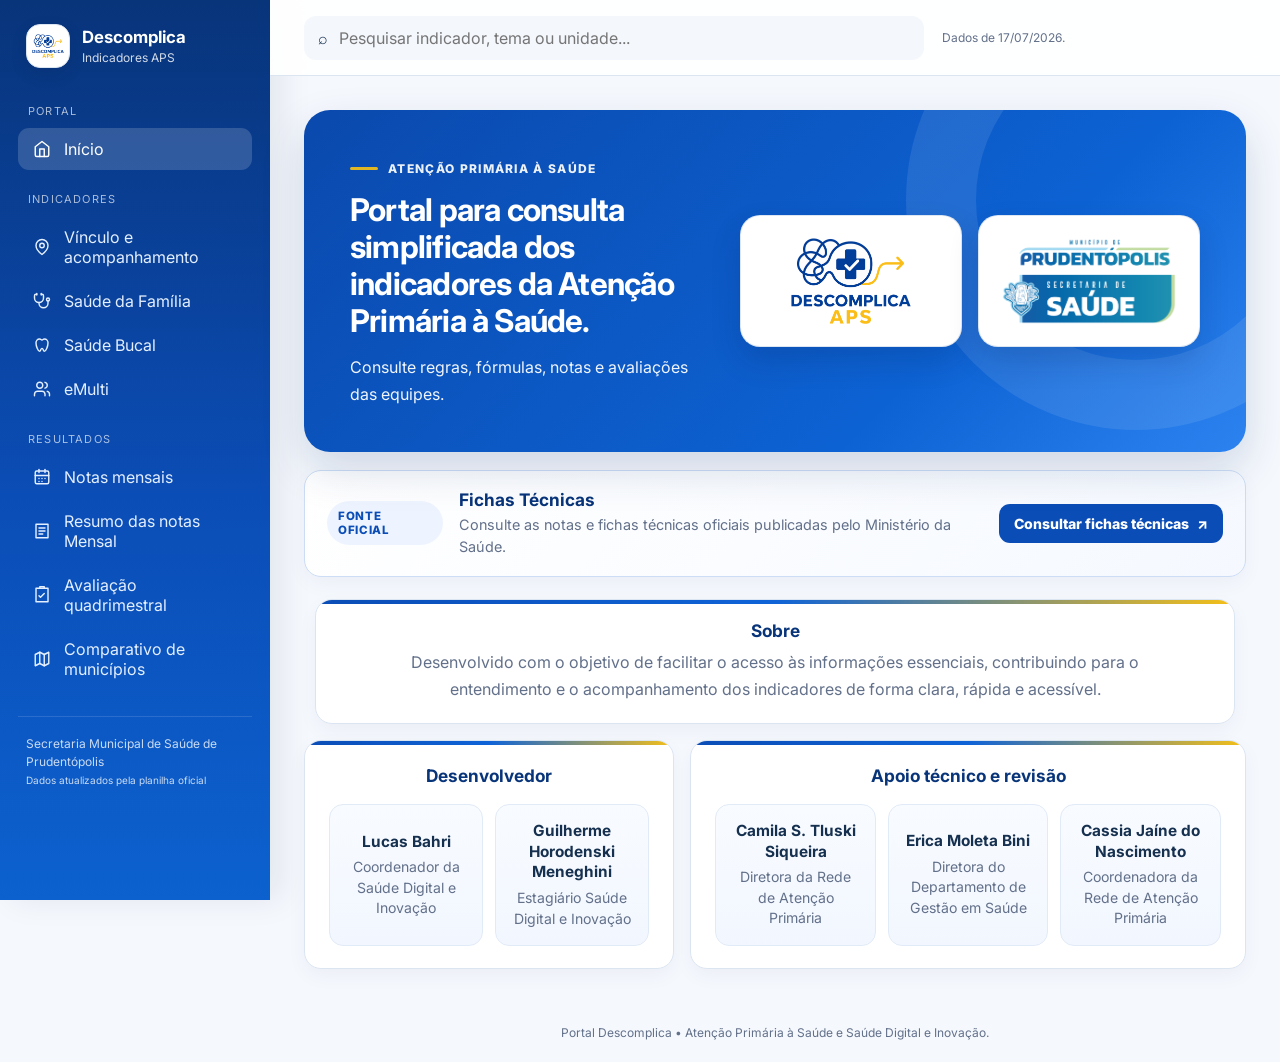
==== index.html @ ef4c8443 "Update index.html" ====
<!doctype html>
<html lang="pt-BR">
<head>
  <meta charset="utf-8" />
  <meta name="viewport" content="width=device-width, initial-scale=1" />
  <meta name="theme-color" content="#0b4db6" />
  <meta name="description" content="Portal Descomplica — consulta simplificada dos indicadores da Atenção Primária à Saúde." />
  <title>Portal Descomplica | Indicadores APS</title>
  <link rel="preconnect" href="https://fonts.googleapis.com">
  <link rel="preconnect" href="https://fonts.gstatic.com" crossorigin>
  <link href="https://fonts.googleapis.com/css2?family=Inter:wght@400;500;600;700;800&display=swap" rel="stylesheet">
  <link rel="stylesheet" href="assets/styles.css?v=20260722-sem-classificacao" />

<!-- Google tag (gtag.js) -->
<script async src="https://www.googletagmanager.com/gtag/js?id=G-XSY2FYSZ9L"></script>

<script>
  window.dataLayer = window.dataLayer || [];

  function gtag() {
    dataLayer.push(arguments);
  }

  gtag('js', new Date());
  gtag('config', 'G-XSY2FYSZ9L');
</script>
  
</head>
<body>
  <div class="app-shell">
    <aside class="sidebar" id="sidebar">
      <div class="brand">
        <div class="brand-mark">
          <img src="assets/logo-descomplica.png" alt="Logo Descomplica APS" />
        </div>
        <div>
          <strong>Descomplica</strong>
          <span>Indicadores APS</span>
        </div>
      </div>
      <nav id="mainNav" aria-label="Navegação principal"></nav>
      <div class="sidebar-footer">Secretaria Municipal de Saúde de Prudentópolis<br><small>Dados atualizados pela planilha oficial</small></div>
    </aside>

    <div class="main-wrap">
      <header class="topbar">
        <button class="icon-button mobile-only" id="menuButton" aria-label="Abrir menu">☰</button>
        <div class="search-wrap">
          <span>⌕</span>
          <input id="globalSearch" type="search" placeholder="Pesquisar indicador, tema ou unidade..." />
        </div>
        <div class="updated" id="updatedAt">Carregando dados...</div>
      </header>

      <main id="app" tabindex="-1"></main>
      <footer>Portal Descomplica • Atenção Primária à Saúde e Saúde Digital e Inovação.</footer>
    </div>
  </div>

  <div class="toast" id="toast" role="status"></div>
  <script src="config.js"></script>
  <script src="data/portal-data.js"></script>
  <script src="assets/app.js?v=20260722-sem-classificacao"></script>
</body>
</html>
---- assets/styles.css ----
:root{
  --primary:#0b4db6;
  --primary-2:#0f63d7;
  --primary-dark:#08347a;
  --secondary:#f4bf18;
  --secondary-soft:#fff3cb;
  --tint:#eef4ff;
  --ink:#16304f;
  --muted:#62708a;
  --line:#dbe5f2;
  --bg:#f5f8fd;
  --card:#ffffff;
  --red:#fde8e8;
  --orange:#fff0df;
  --yellow:#fff7d6;
  --green:#e6f7ef;
  --shadow:0 12px 32px rgba(15,49,104,.10);
}
*{box-sizing:border-box}
html{scroll-behavior:smooth}
body{margin:0;font-family:Inter,system-ui,sans-serif;background:var(--bg);color:var(--ink)}
button,input{font:inherit}
.app-shell{display:grid;grid-template-columns:270px 1fr;min-height:100vh}
.sidebar{background:linear-gradient(180deg,#08347a 0%, #0b4db6 55%, #0c61cf 100%);color:#fff;padding:24px 18px;position:sticky;top:0;height:100vh;overflow:auto;box-shadow:12px 0 30px rgba(6,28,65,.08)}
.brand{display:flex;align-items:center;gap:12px;padding:0 8px 24px}
.brand-mark{width:44px;height:44px;border-radius:14px;display:grid;place-items:center;background:#ffffff;padding:5px;flex-shrink:0;border:1px solid #dbe5f2;box-shadow:0 6px 16px rgba(4,26,69,.14)}
.brand-mark img{width:100%;height:100%;object-fit:contain}
.brand strong,.brand span{display:block}
.brand strong{font-size:1.05rem}
.brand span{font-size:12px;opacity:.82;margin-top:3px}
.nav-group{margin:12px 0 22px}
.nav-label{font-size:11px;text-transform:uppercase;letter-spacing:.11em;opacity:.65;padding:0 10px 8px}
.nav-link{display:flex;align-items:center;gap:10px;width:100%;border:0;color:#e4efff;background:transparent;padding:11px 12px;border-radius:11px;text-align:left;cursor:pointer;margin:2px 0;transition:.2s}
.nav-link:hover,.nav-link.active{background:rgba(255,255,255,.16);color:#fff}
.nav-icon{width:24px;min-width:24px;display:grid;place-items:center}.nav-icon svg{width:18px;height:18px;fill:none;stroke:currentColor;stroke-width:1.9;stroke-linecap:round;stroke-linejoin:round}
.sidebar-footer{font-size:12px;line-height:1.5;opacity:.78;border-top:1px solid rgba(255,255,255,.16);padding:18px 8px 0;margin-top:26px}
.main-wrap{min-width:0}
.topbar{height:76px;background:rgba(255,255,255,.9);backdrop-filter:blur(12px);border-bottom:1px solid var(--line);display:flex;align-items:center;gap:18px;padding:0 34px;position:sticky;top:0;z-index:10}
.search-wrap{max-width:620px;flex:1;display:flex;align-items:center;gap:9px;background:#f4f7fc;border:1px solid transparent;padding:10px 13px;border-radius:12px}
.search-wrap:focus-within{border-color:#93b7f3;background:#fff;box-shadow:0 0 0 4px rgba(11,77,182,.08)}
.search-wrap input{width:100%;border:0;outline:0;background:transparent;color:var(--ink)}
.updated{font-size:12px;color:var(--muted);white-space:nowrap}
.icon-button{border:0;background:transparent;font-size:22px;cursor:pointer;color:var(--primary-dark)}
.mobile-only{display:none}
main{max-width:1440px;margin:0 auto;padding:34px}
.hero{background:linear-gradient(135deg,#0a49ad 0%,#0d62d3 68%,#2c83f0 100%);color:#fff;border-radius:26px;padding:44px 46px;position:relative;overflow:hidden;box-shadow:0 18px 44px rgba(15,49,104,.16)}
.hero:after{content:"";position:absolute;width:320px;height:320px;border:70px solid rgba(255,255,255,.09);border-radius:50%;right:-120px;top:-140px}
.hero-grid{display:grid;grid-template-columns:minmax(0,1.08fr) minmax(460px,.92fr);gap:42px;align-items:center;position:relative;z-index:1}
.eyebrow{font-size:12px;font-weight:700;letter-spacing:.1em;text-transform:uppercase;opacity:.82}.hero .eyebrow{display:inline-flex;align-items:center;gap:10px;font-weight:800;letter-spacing:.11em;opacity:.92}.hero .eyebrow:before{content:"";width:28px;height:3px;border-radius:99px;background:var(--secondary)}
.hero-copy{max-width:650px;text-align:left}.hero h1{font-size:clamp(24px,2.45vw,34px);line-height:1.18;letter-spacing:-.025em;margin:16px 0 14px;max-width:650px;text-wrap:balance}.hero p{max-width:610px;line-height:1.7;opacity:.94;font-size:16px;margin:0}

.hero-actions{display:flex;gap:10px;flex-wrap:wrap;margin-top:22px}
.button{border:0;border-radius:11px;padding:11px 16px;font-weight:700;cursor:pointer;transition:.2s}
.button.primary{background:#fff;color:var(--primary)}
.button.secondary{background:rgba(255,255,255,.13);color:#fff;border:1px solid rgba(255,255,255,.22)}
.button:hover{transform:translateY(-1px)}
.hero-logos{display:grid;grid-template-columns:1fr 1fr;gap:16px;align-items:stretch;justify-content:end}
.hero-logo-card{background:#fff;padding:20px 22px;border-radius:20px;box-shadow:0 14px 30px rgba(4,26,69,.16);display:flex;align-items:center;justify-content:center;border:1px solid rgba(219,229,242,.95)}
.hero-logo-card.equal-card{width:100%;min-height:132px}
.hero-logo-card img{display:block;max-width:100%;height:auto;object-fit:contain}
.logo-descomplica-hero{max-height:88px;width:auto}
.logo-prefeitura-hero{max-height:88px;width:auto}
.section{margin-top:30px}
.section-head{display:flex;align-items:end;justify-content:space-between;gap:16px;margin-bottom:15px}
.section-head h2{margin:0;font-size:23px}
.section-head p{margin:5px 0 0;color:var(--muted)}
.grid{display:grid;gap:16px}
.grid.cards{grid-template-columns:repeat(4,minmax(0,1fr))}
.card{background:var(--card);border:1px solid var(--line);border-radius:17px;padding:20px;box-shadow:0 7px 20px rgba(17,49,94,.045)}
.area-card{cursor:pointer;transition:.2s}
.area-card:hover{transform:translateY(-3px);box-shadow:var(--shadow);border-color:#b4cef8}
.area-icon{width:44px;height:44px;border-radius:13px;background:var(--tint);display:grid;place-items:center;margin-bottom:19px;color:var(--primary)}.area-icon svg{width:23px;height:23px;fill:none;stroke:currentColor;stroke-width:1.9;stroke-linecap:round;stroke-linejoin:round}
.area-card h3{margin:0 0 8px}
.area-card p{color:var(--muted);font-size:14px;line-height:1.55;margin:0}
.area-card .count{font-size:12px;color:var(--primary);font-weight:700;margin-top:15px}
.kpis{grid-template-columns:repeat(4,minmax(0,1fr))}
.kpi-value{font-size:30px;font-weight:800;margin:10px 0 3px;color:var(--primary-dark)}
.kpi-label{font-size:13px;color:var(--muted)}
.page-title{display:flex;align-items:flex-start;justify-content:space-between;gap:20px;margin-bottom:22px}
.page-title h1{margin:6px 0 8px;font-size:34px}
.page-title p{margin:0;color:var(--muted);line-height:1.6;max-width:800px}
.chips{display:flex;gap:8px;flex-wrap:wrap}
.chip{font-size:12px;font-weight:700;background:var(--tint);color:var(--primary);padding:7px 10px;border-radius:999px}
.indicator-list{display:grid;gap:12px}
.indicator{background:#fff;border:1px solid var(--line);border-radius:16px;overflow:hidden}
.indicator-button{width:100%;border:0;background:#fff;padding:18px 20px;display:grid;grid-template-columns:auto 1fr auto;align-items:center;gap:15px;text-align:left;cursor:pointer}
.indicator-code{background:var(--primary);color:#fff;padding:8px 9px;border-radius:9px;font-weight:800;font-size:12px}
.indicator-title{font-weight:700}
.indicator-body{display:none;border-top:1px solid var(--line);padding:20px;background:#fbfdff}
.indicator.open .indicator-body{display:block}
.rich-text{white-space:pre-line;line-height:1.72;color:#405476}
.search-results{display:grid;gap:10px}
.result{background:#fff;border:1px solid var(--line);border-radius:13px;padding:15px;cursor:pointer}
.result small{color:var(--primary);font-weight:700}
.result p{margin:7px 0 0;color:var(--muted)}
.table-card{overflow:auto;padding:0}
.data-table{border-collapse:collapse;width:100%;font-size:13px}
.data-table th{background:#edf4ff;color:#2b4571;text-align:left;position:sticky;top:0}
.data-table th,.data-table td{padding:12px 13px;border-bottom:1px solid #e4ecf8;white-space:nowrap}
.data-table tr:hover td{background:#fafcff}
.score{display:inline-flex;min-width:58px;justify-content:center;padding:5px 8px;border-radius:999px;font-weight:700}
.score.regular{background:var(--red);color:#a52c2c}
.score.suficiente{background:var(--orange);color:#a85f16}
.score.bom{background:var(--yellow);color:#856b00}
.score.otimo{background:var(--green);color:#087259}
.filterbar{display:flex;gap:10px;flex-wrap:wrap;margin-bottom:14px}
.filterbar input,.filterbar select{border:1px solid var(--line);background:#fff;border-radius:10px;padding:10px 12px;color:var(--ink)}
.empty{padding:50px 20px;text-align:center;color:var(--muted)}
footer{text-align:center;padding:22px;color:var(--muted);font-size:12px}
.toast{position:fixed;right:20px;bottom:20px;background:var(--primary-dark);color:#fff;padding:12px 16px;border-radius:11px;opacity:0;transform:translateY(10px);transition:.2s;pointer-events:none}
.toast.show{opacity:1;transform:none}
.info-grid{grid-template-columns:1.2fr 1fr 1fr}
.info-card h3{margin:0 0 12px;color:var(--primary-dark);font-size:1.1rem}
.info-card p{margin:0;color:var(--muted);line-height:1.7}
.info-list{list-style:none;padding:0;margin:0;display:grid;gap:14px}
.info-list li{line-height:1.55;color:var(--muted)}
.info-list strong{display:block;color:var(--ink);font-size:.98rem}
.home-info-section{margin-top:22px}
.home-people-grid{grid-template-columns:.92fr 1.38fr;margin-top:16px}
.home-info-card{position:relative;overflow:hidden}
.home-info-card:before{content:"";position:absolute;left:0;top:0;width:100%;height:4px;background:linear-gradient(90deg,var(--primary),var(--primary-2),var(--secondary))}
.home-info-card h3{margin:0 0 14px;color:var(--primary-dark);font-size:1.08rem;text-align:center}
.home-info-about{max-width:920px;margin:0 auto;padding:20px 34px;display:flex;flex-direction:column;gap:8px;align-items:center;justify-content:center;text-align:center}
.home-info-about h3{margin:0;text-align:center;padding:0;border:0}
.home-info-about p{max-width:790px;margin:0 auto;color:var(--muted);text-align:center;line-height:1.7}
.home-people-card{padding:24px 24px 22px}
.home-people-card h3{margin-bottom:18px}
.home-info-list{list-style:none;padding:0;margin:0;display:grid;gap:12px}
.home-developer-list{grid-template-columns:repeat(2,minmax(0,1fr))}
.home-support-list{grid-template-columns:repeat(3,minmax(0,1fr))}
.home-info-list li{line-height:1.5;color:var(--muted);background:linear-gradient(180deg,#f8fbff 0%,#f2f7ff 100%);border:1px solid #e1eaf7;border-radius:14px;padding:16px 14px;text-align:center;min-height:112px;display:flex;flex-direction:column;align-items:center;justify-content:center;transition:.2s}
.home-info-list li:hover{transform:translateY(-2px);border-color:#bfd2f2;box-shadow:0 10px 22px rgba(17,49,94,.07)}
.home-info-list strong{display:block;color:var(--ink);font-size:.96rem;line-height:1.35;margin-bottom:5px}
.home-info-list span{display:block;font-size:.88rem;line-height:1.45}
.highlight-line{display:inline-flex;align-items:center;gap:8px;padding:8px 12px;background:var(--secondary-soft);color:#8a6700;border-radius:999px;font-size:12px;font-weight:700;margin-top:10px}
.logo-strip{display:flex;gap:16px;align-items:center;flex-wrap:wrap}
.logo-mini-card{background:#fff;border:1px solid var(--line);border-radius:16px;padding:16px;display:flex;align-items:center;justify-content:center;min-height:110px;box-shadow:0 7px 20px rgba(17,49,94,.04)}
.logo-mini-card img{max-width:100%;max-height:62px;object-fit:contain}

.themed-content{display:grid;gap:16px}
.intro-meta{display:grid;gap:8px;margin-bottom:4px}
.intro-meta p{margin:0;color:#405476;line-height:1.65}
.intro-meta strong{color:var(--primary-dark)}
.criteria-steps{display:grid;gap:6px;margin-top:8px}
.criteria-steps p{margin:0;color:#405476;line-height:1.55}
.intro-highlight-grid{display:grid;grid-template-columns:repeat(2,minmax(0,1fr));gap:14px;margin-bottom:8px}
.intro-highlight,.mini-info{background:#f7faff;border:1px solid #dbe5f2;border-radius:14px;padding:14px 16px;text-align:center;display:grid;justify-items:center;align-content:center}
.intro-highlight strong,.mini-info strong{display:block;color:var(--primary-dark);font-size:.95rem;margin-bottom:6px}
.intro-highlight span,.mini-info span{display:block;color:var(--muted);line-height:1.55}
.content-section{display:grid;gap:10px}
.content-section h4{margin:0;color:var(--primary-dark);font-size:1.02rem;font-weight:800;line-height:1.35}
.section-lead,.content-section p,.section-note{margin:0;color:#405476;line-height:1.7}
.bullet-list{margin:0;padding-left:20px;display:grid;gap:8px;color:#405476;line-height:1.65}
.bullet-list li strong{color:var(--ink)}
.warning-list{display:grid;gap:10px}
.warning-item{background:#fff8e6;border:1px solid #f5df99;border-radius:12px;padding:12px 14px;color:#6f5700;line-height:1.6}
.metric-grid{display:grid;gap:12px;grid-template-columns:repeat(auto-fit,minmax(190px,1fr))}
.metric-grid.note{grid-template-columns:repeat(4,minmax(0,1fr))}
.metric-card{background:#f7faff;border:1px solid #dbe5f2;border-radius:14px;padding:14px 16px;display:grid;gap:6px;text-align:center;justify-items:center;align-content:center}
.metric-card strong{color:var(--primary-dark);font-size:.98rem;font-weight:800;line-height:1.35}
.metric-card span{color:var(--muted);font-weight:600;line-height:1.5}

/* Pontuação: vermelho, verde e azul */
.metric-grid.score.count-3 .metric-card:nth-child(1){background:#fdeeee;border-color:#f2c7c7}
.metric-grid.score.count-3 .metric-card:nth-child(1) strong,.metric-grid.score.count-3 .metric-card:nth-child(1) span{color:#a43030}
.metric-grid.score.count-3 .metric-card:nth-child(2){background:#e9f8ef;border-color:#bfe7cc}
.metric-grid.score.count-3 .metric-card:nth-child(2) strong,.metric-grid.score.count-3 .metric-card:nth-child(2) span{color:#087259}
.metric-grid.score.count-3 .metric-card:nth-child(3){background:#eaf2ff;border-color:#bfd2f6}
.metric-grid.score.count-3 .metric-card:nth-child(3) strong,.metric-grid.score.count-3 .metric-card:nth-child(3) span{color:#174eae}
/* Quando houver quatro faixas de pontuação, mantém progressão visual */
.metric-grid.score.count-4 .metric-card:nth-child(1){background:#fdeeee;border-color:#f2c7c7}
.metric-grid.score.count-4 .metric-card:nth-child(1) strong,.metric-grid.score.count-4 .metric-card:nth-child(1) span{color:#a43030}
.metric-grid.score.count-4 .metric-card:nth-child(2){background:#fff8db;border-color:#eddc8c}
.metric-grid.score.count-4 .metric-card:nth-child(2) strong,.metric-grid.score.count-4 .metric-card:nth-child(2) span{color:#8a6b00}
.metric-grid.score.count-4 .metric-card:nth-child(3){background:#e9f8ef;border-color:#bfe7cc}
.metric-grid.score.count-4 .metric-card:nth-child(3) strong,.metric-grid.score.count-4 .metric-card:nth-child(3) span{color:#087259}
.metric-grid.score.count-4 .metric-card:nth-child(4){background:#eaf2ff;border-color:#bfd2f6}
.metric-grid.score.count-4 .metric-card:nth-child(4) strong,.metric-grid.score.count-4 .metric-card:nth-child(4) span{color:#174eae}
/* Notas: regular vermelho, suficiente amarelo, bom verde e ótimo azul */
.note-tone.regular{background:#fdeeee;border-color:#f2c7c7}
.note-tone.regular strong,.note-tone.regular span{color:#a43030}
.note-tone.suficiente{background:#fff8db;border-color:#eddc8c}
.note-tone.suficiente strong,.note-tone.suficiente span{color:#8a6b00}
.note-tone.bom{background:#e9f8ef;border-color:#bfe7cc}
.note-tone.bom strong,.note-tone.bom span{color:#087259}
.note-tone.otimo{background:#eaf2ff;border-color:#bfd2f6}
.note-tone.otimo strong,.note-tone.otimo span{color:#174eae}

/* Pontuação do Acompanhamento em bloco único escuro */
.a2-score-dark .metric-grid.score.count-4 .metric-card{background:#111827;border-color:#111827;box-shadow:0 8px 18px rgba(17,24,39,.10)}
.a2-score-dark .metric-grid.score.count-4 .metric-card strong,
.a2-score-dark .metric-grid.score.count-4 .metric-card span{color:#ffffff}

/* Destaque para conteúdo extra do Meu SUS Digital */
.extra-app-section{background:#f7faff;border:1px solid #cbdaf1;border-radius:16px;padding:0 18px 18px;overflow:hidden;gap:12px}
.extra-app-title{margin:0 -18px 4px;padding:13px 18px;background:linear-gradient(90deg,var(--primary-dark),var(--primary-2));display:flex;align-items:center;gap:12px;flex-wrap:wrap}
.extra-app-title span{display:inline-flex;align-items:center;justify-content:center;background:var(--secondary);color:#5f4700;border-radius:999px;padding:5px 9px;font-size:10px;font-weight:800;letter-spacing:.08em}
.extra-app-title h4{margin:0;color:#ffffff;font-size:1rem}

.mini-info-grid{display:grid;gap:12px;grid-template-columns:repeat(2,minmax(0,1fr))}
.indicator-themed .indicator-body{background:#fcfdff}


.family-content .section-tag{margin:0;padding:10px 14px;background:#eef4ff;border:1px solid #dbe5f2;border-radius:12px;color:var(--primary-dark);font-weight:700;text-align:center}
.formula-grid{display:grid;grid-template-columns:repeat(2,minmax(0,1fr));gap:14px}
.formula-card{background:#f7faff;border:1px solid #dbe5f2;border-radius:14px;padding:16px}
.formula-card h5{margin:0 0 10px;color:var(--primary-dark);font-size:1rem;font-weight:800;line-height:1.35}
.formula-card p{margin:0 0 8px;color:#405476;line-height:1.65}
.formula-card p.role-line{color:#1f2937;font-weight:800;margin-top:2px}
.inline-link{display:inline-flex;align-items:center;gap:8px;color:var(--primary);font-weight:700;text-decoration:none;background:#eef4ff;border:1px solid #dbe5f2;padding:8px 12px;border-radius:999px}
.inline-link:hover{text-decoration:underline}
.family-content .content-section{background:transparent;border:0;border-radius:0;padding:0}
.family-content .content-section h4{font-size:1.02rem;font-weight:800;margin-bottom:2px;line-height:1.35}
.family-content .bullet-list{gap:6px;margin-top:2px}
.family-content .section-note{background:transparent;border:0;border-radius:0;padding:0}


.formula-equation{max-width:980px;margin:0 auto;background:#ffffff;border:1px solid #dbe5f2;border-radius:16px;padding:18px 22px;box-shadow:0 8px 22px rgba(17,49,94,.05);text-align:center}
.formula-part{display:grid;gap:8px;justify-items:center;color:#405476;line-height:1.65}
.formula-part p{margin:0;max-width:900px}
.formula-label{display:inline-flex;align-items:center;justify-content:center;background:#eef4ff;color:var(--primary-dark);font-weight:800;padding:6px 12px;border-radius:999px;font-size:.9rem}
.formula-operation{position:relative;height:34px;margin:10px 0;display:flex;align-items:center;justify-content:center}
.formula-operation:before{content:"";position:absolute;left:4%;right:4%;height:2px;background:linear-gradient(90deg,transparent,#7ea5e8 12%,#7ea5e8 88%,transparent)}
.formula-operation span{position:relative;z-index:1;width:34px;height:34px;border-radius:50%;display:grid;place-items:center;background:var(--primary);color:#fff;font-size:20px;font-weight:800;box-shadow:0 4px 12px rgba(11,77,182,.18)}
.formula-criterion{display:grid;grid-template-columns:30px 1fr;gap:10px;align-items:start;text-align:left;width:100%;max-width:900px;padding:8px 10px;background:#f8faff;border-radius:10px}
.formula-criterion strong{width:28px;height:28px;border-radius:50%;display:grid;place-items:center;background:#eaf2ff;color:var(--primary);font-size:.8rem}
.formula-criterion span{padding-top:3px}




.family-content .nested-topic-heading{margin:10px 0 2px;color:#1f2937;line-height:1.55;font-size:1rem}
.family-content .nested-topic-heading strong{font-weight:800;color:#1f2937}
.family-content .content-section p + p{margin-top:6px}

.family-content p.formula-heading{color:var(--primary-dark);font-weight:800;font-size:1rem;line-height:1.35;margin:12px 0 6px}
.family-content p.role-line{color:#1f2937;font-weight:800;line-height:1.35;margin:10px 0 6px}

.example-simple{display:grid;gap:14px;background:#f8fbff;border:1px solid #dbe7f7;border-radius:16px;padding:18px}
.example-facts{display:grid;grid-template-columns:repeat(2,minmax(0,1fr));gap:12px}
.example-fact{background:#fff;border:1px solid #dbe5f2;border-radius:14px;padding:16px;text-align:center;display:grid;gap:5px}
.example-fact strong{font-size:1.8rem;color:var(--primary-dark)}
.example-fact span{color:#405476;font-weight:600}
.example-calculation{display:flex;align-items:center;justify-content:center;gap:12px;flex-wrap:wrap;background:#0f2f73;color:#fff;border-radius:14px;padding:16px;text-align:center}
.example-calculation span{font-weight:700}
.example-calculation b{font-size:1.3rem;color:#ffd447}
.example-calculation strong{font-size:1.15rem;background:#fff;color:#0f2f73;border-radius:999px;padding:7px 12px}
.example-plain{margin:0;text-align:center;color:#405476;line-height:1.65}
.example-result{display:flex;align-items:center;justify-content:center;gap:12px;background:#e9f8ef;border:1px solid #bfe7cc;border-radius:14px;padding:13px 16px;color:#087259}
.example-result span{font-weight:700}
.example-result strong{font-size:1.1rem}
.example-tip{margin:0;text-align:center;background:#fff8db;border:1px solid #eddc8c;border-radius:12px;padding:11px 14px;color:#765d00}
.emulti-content .content-section{background:transparent;border:0;padding:0}


.intro-meta strong,.content-section h4,.family-content p.formula-heading,.family-content p.role-line,.family-content .nested-topic-heading strong,.metric-card strong{letter-spacing:0}

.score-badge{display:inline-flex;align-items:center;justify-content:center;min-width:72px;padding:6px 10px;border-radius:999px;font-weight:800;line-height:1;border:1px solid transparent}
.score-badge.regular{background:#fdf0ee;border-color:#f4c4bf;color:var(--primary-dark)}
.score-badge.suficiente{background:#fff7d8;border-color:#ead38a;color:var(--primary-dark)}
.score-badge.bom{background:#eef8f1;border-color:#b7dec0;color:var(--primary-dark)}
.score-badge.otimo{background:#eef3ff;border-color:#c5d4ff;color:var(--primary-dark)}
.monthly-score strong.score-badge{font-size:.9rem}
.monthly-score.tone-regular .monthly-track span{background:#e68a7f}
.monthly-score.tone-suficiente .monthly-track span{background:#e0c35a}
.monthly-score.tone-bom .monthly-track span{background:#6bb58a}
.monthly-score.tone-otimo .monthly-track span{background:#5c84ea}

.summary-table-card{overflow:hidden}
.summary-table th{text-wrap:nowrap}
.summary-pill{display:inline-flex;align-items:center;justify-content:center;min-width:78px;padding:8px 12px;border-radius:999px;font-weight:800;line-height:1;border:1px solid transparent;color:var(--primary-dark)}
.summary-pill.regular{background:#fdf0ee;border-color:#f4c4bf}
.summary-pill.suficiente{background:#fff7d8;border-color:#ead38a}
.summary-pill.bom{background:#eef8f1;border-color:#b7dec0}
.summary-pill.otimo{background:#eef3ff;border-color:#c5d4ff}
.summary-pill.neutral{background:#f4f6fa;border-color:#e0e6ef;color:#7b8aa5}
.summary-average{display:inline-flex;align-items:center;justify-content:center;min-width:74px;padding:7px 11px;border-radius:999px;background:#f3f7fd;border:1px solid #dbe5f2;color:var(--primary-dark);font-weight:800}
.summary-legend .legend-dot.previous{background:#e68a7f}
.summary-legend .legend-dot.current{background:#e0c35a}
.summary-legend .legend-dot.evolution{background:linear-gradient(90deg,#6bb58a,#5c84ea)}

@media(max-width:1240px){.hero-grid{grid-template-columns:1fr}.info-grid{grid-template-columns:1fr}.hero-copy{max-width:820px}.hero h1{max-width:820px}.hero-logos{grid-template-columns:1fr 1fr;justify-items:stretch;max-width:680px}.hero-logo-card.equal-card{width:100%;max-width:none}.home-people-grid{grid-template-columns:1fr}.home-developer-list{grid-template-columns:repeat(2,minmax(0,1fr))}.home-support-list{grid-template-columns:repeat(3,minmax(0,1fr))}}
@media(max-width:1100px){.grid.cards,.kpis,.metric-grid.note,.metric-grid.score,.formula-grid{grid-template-columns:repeat(2,1fr)}.intro-highlight-grid,.mini-info-grid{grid-template-columns:1fr}}
@media(max-width:760px){.app-shell{display:block}.sidebar{position:fixed;z-index:30;width:280px;transform:translateX(-100%);transition:.25s}.sidebar.open{transform:none}.mobile-only{display:block}.topbar{height:auto;min-height:68px;padding:12px 16px;flex-wrap:wrap}.updated{width:100%;padding-left:40px}.search-wrap{min-width:0}.grid.cards,.kpis,.info-grid,.hero-logos,.home-people-grid,.home-developer-list,.home-support-list,.formula-grid,.example-facts{grid-template-columns:1fr}main{padding:20px 15px}.hero{padding:30px 22px;border-radius:20px}.hero-grid{gap:28px}.hero-copy{text-align:center}.eyebrow{justify-content:center}.hero h1{font-size:clamp(23px,7vw,30px);max-width:none}.hero p{font-size:15px}.page-title{display:block}.page-title h1{font-size:29px}.indicator-button{padding:15px;grid-template-columns:auto 1fr}.indicator-button .chevron{display:none}.table-card{margin-right:-15px;border-radius:15px 0 0 15px}.hero-logo-card{padding:14px}.hero-logo-card.equal-card{width:100%;max-width:none;min-height:112px}.logo-descomplica-hero,.logo-prefeitura-hero{max-height:76px}.home-info-about{padding:20px;gap:8px}.home-info-about h3{text-align:center;padding:0;border:0}.home-info-about p{text-align:center;line-height:1.7}.extra-app-title{align-items:flex-start;flex-direction:column;gap:8px}.home-people-card{padding:22px 18px}.home-info-list li{min-height:96px}.logo-mini-card{min-height:96px}}

@media(max-width:760px){.formula-equation{padding:16px 12px}.formula-operation:before{left:0;right:0}.formula-criterion{grid-template-columns:28px 1fr;padding:8px}.formula-part p{text-align:center}}

@media(max-width:760px){.example-calculation{flex-direction:column;gap:7px}.example-calculation b{transform:none}}


/* Fórmula visual do cadastro */
.cadastro-formula-visual{max-width:980px;margin:0 auto;background:linear-gradient(180deg,#fff 0%,#f8fbff 100%);border:1px solid #d5e1f2;border-radius:18px;padding:22px;box-shadow:0 8px 22px rgba(17,49,94,.05);display:grid;gap:14px}
.cadastro-formula-caption{text-align:center;color:var(--primary-dark);font-size:.88rem;font-weight:800}
.cadastro-formula-sum{display:grid;grid-template-columns:minmax(0,1fr) 44px minmax(0,1fr);gap:12px;align-items:center}
.cadastro-formula-card{min-height:126px;background:#fff;border:1px solid #cddcf0;border-radius:16px;padding:18px;display:grid;align-content:center;justify-items:center;text-align:center;gap:5px}
.cadastro-formula-card span{color:var(--primary-dark);font-weight:800;line-height:1.35}
.cadastro-formula-card small{color:var(--muted);font-weight:700}
.cadastro-formula-card strong{margin-top:5px;background:#eef4ff;color:var(--primary);border-radius:999px;padding:8px 12px;font-size:.95rem}
.cadastro-formula-symbol{width:42px;height:42px;border-radius:50%;display:grid;place-items:center;background:var(--primary);color:#fff;font-size:25px;font-weight:800;box-shadow:0 6px 14px rgba(11,77,182,.18)}
.cadastro-formula-divider{position:relative;height:38px;display:grid;place-items:center}
.cadastro-formula-divider:before{content:"";position:absolute;left:8%;right:8%;height:2px;background:linear-gradient(90deg,transparent,#9bb8e7 15%,#9bb8e7 85%,transparent)}
.cadastro-formula-divider span{position:relative;z-index:1;width:38px;height:38px;border-radius:50%;display:grid;place-items:center;background:#163b83;color:#fff;font-size:23px;font-weight:800;box-shadow:0 5px 13px rgba(22,59,131,.18)}
.cadastro-formula-multiply span{background:var(--secondary);color:#604800}
.cadastro-formula-denominator{max-width:650px;width:100%;margin:0 auto;background:#eef4ff;border:1px solid #c5d7f3;border-radius:15px;padding:15px 18px;text-align:center;display:grid;gap:4px}
.cadastro-formula-denominator strong{color:var(--primary-dark);font-size:1rem}
.cadastro-formula-denominator span{color:var(--muted);font-size:.88rem;line-height:1.45}
.cadastro-formula-hundred{justify-self:center;background:#fff3cb;border:1px solid #ecd47a;border-radius:14px;padding:10px 22px;color:#755900;font-size:1.15rem;font-weight:900}
.cadastro-formula-result{max-width:520px;width:100%;margin:2px auto 0;background:linear-gradient(135deg,var(--primary-dark),var(--primary-2));color:#fff;border-radius:16px;padding:15px 18px;display:flex;align-items:center;justify-content:center;gap:12px;flex-wrap:wrap;text-align:center;box-shadow:0 9px 20px rgba(11,77,182,.15)}
.cadastro-formula-result span{font-size:.8rem;text-transform:uppercase;letter-spacing:.08em;font-weight:800;opacity:.82}
.cadastro-formula-result strong{font-size:1.03rem}
.cadastro-formula-summary{margin:0;text-align:center;color:#405476;line-height:1.55;font-size:.9rem}

@media(max-width:760px){
  .cadastro-formula-visual{padding:17px 13px}
  .cadastro-formula-sum{grid-template-columns:1fr;gap:10px}
  .cadastro-formula-symbol{justify-self:center}
  .cadastro-formula-card{min-height:112px;padding:15px}
  .cadastro-formula-denominator{padding:14px 12px}
}

/* Notas mensais */
.monthly-page-title{align-items:flex-start}
.monthly-selector{padding:22px;margin-bottom:18px;display:grid;gap:18px}
.monthly-selector-copy h2{margin:0 0 5px;color:var(--primary-dark);font-size:1.15rem}
.monthly-selector-copy p{margin:0;color:var(--muted);line-height:1.6}
.monthly-filter-groups{display:grid;gap:14px}
.monthly-filter-group{background:#fbfdff;border:1px solid #dfe8f5;border-radius:16px;padding:15px 16px;display:grid;gap:13px}
.monthly-filter-group-head{display:flex;align-items:center;gap:12px;padding-bottom:11px;border-bottom:1px solid #e6edf7}
.monthly-filter-icon{width:40px;height:40px;border-radius:12px;background:#eaf2ff;color:var(--primary);display:grid;place-items:center;flex:0 0 auto}
.monthly-filter-icon svg{width:21px;height:21px;fill:none;stroke:currentColor;stroke-width:1.8;stroke-linecap:round;stroke-linejoin:round}
.monthly-filter-group-head h3{margin:0 0 3px;color:var(--primary-dark);font-size:1rem;line-height:1.25}
.monthly-filter-group-head small{color:var(--muted);font-size:.76rem;font-weight:600}
.monthly-filter-group .monthly-tabs{display:flex;flex-wrap:wrap;gap:10px;grid-template-columns:none}
.monthly-filter-group .monthly-tab{min-height:58px;align-content:center;flex:0 1 280px;max-width:320px}
.monthly-filter-group .monthly-tab strong{font-size:.92rem}

.monthly-tabs{display:grid;grid-template-columns:repeat(auto-fit,minmax(190px,1fr));gap:10px}
.monthly-tab{appearance:none;border:1px solid #dbe5f2;background:#f8fbff;border-radius:14px;padding:13px 14px;text-align:left;display:grid;gap:5px;cursor:pointer;transition:.2s;color:var(--ink)}
.monthly-tab:hover{transform:translateY(-1px);border-color:#a8c2ef;box-shadow:0 8px 18px rgba(17,49,94,.07)}
.monthly-tab span{font-size:.72rem;text-transform:uppercase;letter-spacing:.08em;color:var(--muted);font-weight:800}
.monthly-tab strong{font-size:.95rem;line-height:1.35;color:var(--primary-dark)}
.monthly-tab.active{background:linear-gradient(135deg,var(--primary-dark),var(--primary-2));border-color:transparent;box-shadow:0 10px 24px rgba(30,75,160,.18)}
.monthly-tab.active span,.monthly-tab.active strong{color:#fff}
.monthly-search{position:relative;max-width:420px}
.monthly-search span{position:absolute;left:14px;top:50%;transform:translateY(-50%);color:var(--muted);font-size:18px}
.monthly-search input{width:100%;border:1px solid var(--line);background:#fff;border-radius:12px;padding:12px 14px 12px 40px;color:var(--ink);font:inherit;outline:none}
.monthly-search input:focus{border-color:#8db0ec;box-shadow:0 0 0 3px rgba(52,102,190,.10)}
.monthly-kpis{display:grid;grid-template-columns:repeat(4,minmax(0,1fr));gap:14px;margin-bottom:16px}
.monthly-kpi{background:#fff;border:1px solid var(--line);border-radius:16px;padding:17px 18px;display:grid;gap:5px;box-shadow:0 8px 22px rgba(17,49,94,.04)}
.monthly-kpi span{color:var(--muted);font-size:.82rem;font-weight:700}
.monthly-kpi strong{color:var(--primary-dark);font-size:1.65rem;line-height:1}
.monthly-kpi strong em{font-style:normal;font-size:.9rem;color:var(--muted);margin-left:3px}
.monthly-kpi small{color:var(--muted);font-size:.76rem}
.monthly-kpi-primary{background:linear-gradient(135deg,#eef4ff,#f8fbff);border-color:#bfd2f6}
.monthly-kpi.is-positive strong{color:#087259}
.monthly-kpi.is-negative strong{color:#a43030}
.monthly-kpi.is-neutral strong{color:#51627e}
.monthly-highlight{padding:20px 22px;margin-bottom:16px;display:flex;align-items:center;justify-content:space-between;gap:18px;border-top:4px solid var(--primary)}
.monthly-highlight-label{font-size:.72rem;text-transform:uppercase;letter-spacing:.08em;color:var(--primary);font-weight:800}
.monthly-highlight h2{margin:6px 0 4px;color:var(--primary-dark);font-size:1.35rem}
.monthly-highlight p{margin:0;color:var(--muted)}
.monthly-best{min-width:220px;background:#e9f8ef;border:1px solid #bfe7cc;border-radius:14px;padding:13px 15px;display:grid;gap:3px;text-align:right}
.monthly-best span{font-size:.72rem;text-transform:uppercase;letter-spacing:.07em;color:#087259;font-weight:800}
.monthly-best strong{color:#075f4b;font-size:.95rem}
.monthly-best small{color:#087259;font-weight:700}
.monthly-table-card{padding:0;overflow:hidden}
.monthly-table-head{padding:18px 20px;border-bottom:1px solid var(--line);display:flex;align-items:center;justify-content:space-between;gap:16px}
.monthly-table-head h3{margin:0 0 4px;color:var(--primary-dark);font-size:1.05rem}
.monthly-table-head p{margin:0;color:var(--muted);font-size:.85rem}
.monthly-legend{display:flex;gap:14px;flex-wrap:wrap;color:var(--muted);font-size:.78rem;font-weight:700}
.monthly-legend span{display:inline-flex;align-items:center;gap:6px}
.legend-dot{width:9px;height:9px;border-radius:50%;display:inline-block}
.legend-dot.previous{background:#9eacc2}
.legend-dot.current{background:var(--primary)}
.legend-dot.evolution{background:#20a36f}
.monthly-table-wrap{overflow:auto}
.monthly-table{width:100%;border-collapse:collapse;font-size:.9rem}
.monthly-table th{background:#f3f7fd;color:#405476;text-align:left;font-size:.76rem;text-transform:uppercase;letter-spacing:.06em;position:sticky;top:0;z-index:1}
.monthly-table th,.monthly-table td{padding:13px 15px;border-bottom:1px solid #e6edf7;vertical-align:middle}
.monthly-table tbody tr:hover td{background:#fbfdff}
.rank-badge{display:inline-flex;align-items:center;justify-content:center;min-width:38px;padding:5px 8px;border-radius:999px;background:#eef4ff;color:var(--primary-dark);font-weight:800;font-size:.78rem}
.unit-name{color:var(--ink);font-weight:750;min-width:230px}
.monthly-score{min-width:130px;display:grid;gap:7px}
.monthly-score strong{font-size:.9rem;color:#405476}
.monthly-score.current strong{color:var(--primary-dark)}
.monthly-track{height:6px;background:#edf1f6;border-radius:999px;overflow:hidden}
.monthly-track span{display:block;height:100%;border-radius:inherit;background:#a7b4c8}
.monthly-score.current .monthly-track span{background:linear-gradient(90deg,var(--primary),var(--primary-2))}
.evolution-badge{display:inline-flex;align-items:center;justify-content:center;gap:6px;min-width:78px;padding:7px 10px;border-radius:999px;font-weight:800;font-size:.82rem}
.evolution-badge b{font-size:1rem;line-height:1}
.evolution-badge.positive{background:#e9f8ef;color:#087259}
.evolution-badge.negative{background:#fdeeee;color:#a43030}
.evolution-badge.neutral{background:#eef1f5;color:#60708a}

@media(max-width:1100px){
  .monthly-kpis{grid-template-columns:repeat(2,minmax(0,1fr))}
}
@media(max-width:760px){
  .monthly-selector{padding:18px}
  .monthly-filter-group{padding:14px}
  .monthly-tabs{grid-template-columns:1fr}.monthly-filter-group .monthly-tabs{display:grid;grid-template-columns:1fr}.monthly-filter-group .monthly-tab{max-width:none;flex:1 1 auto}
  .monthly-kpis{grid-template-columns:1fr 1fr;gap:10px}
  .monthly-kpi{padding:14px}
  .monthly-highlight{align-items:flex-start;flex-direction:column}
  .monthly-best{width:100%;min-width:0;text-align:left}
  .monthly-table-head{align-items:flex-start;flex-direction:column}
  .monthly-table-card{margin-right:-15px;border-radius:16px 0 0 16px}
}
@media(max-width:480px){
  .monthly-kpis{grid-template-columns:1fr}
}


.summary-selector-compact{gap:14px}
.summary-choice-line{display:flex;flex-wrap:nowrap;gap:10px;overflow-x:auto;padding-bottom:2px}
.summary-choice-line .summary-choice-btn{flex:1 1 0;min-width:180px;max-width:none;min-height:72px;padding:12px 14px}
.summary-choice-line .summary-choice-btn span{font-size:.70rem}
.summary-choice-line .summary-choice-btn strong{font-size:1rem}
.summary-table-card .monthly-table-wrap{overflow:auto}
.summary-table{font-size:.84rem}
.summary-table th,.summary-table td{padding:10px 8px}
.summary-table th{font-size:.74rem;letter-spacing:.04em}
.summary-table .unit-name{font-size:.82rem;font-weight:800;white-space:nowrap}
.summary-pill{min-width:60px;padding:6px 9px;font-size:.86rem}
.summary-average{min-width:60px;padding:6px 9px;font-size:.86rem}
.summary-table .rank-badge{min-width:38px;height:28px;font-size:.82rem}
.summary-table-card .monthly-table-head{padding-bottom:10px;margin-bottom:8px}
.summary-table-card .monthly-table-head h3{font-size:1.05rem}
.summary-table-card .monthly-table-head p{font-size:.88rem}
@media(max-width:1180px){
  .summary-choice-line{flex-wrap:wrap;overflow:visible}
  .summary-choice-line .summary-choice-btn{flex:1 1 calc(33.333% - 8px);min-width:220px}
}
@media(max-width:760px){
  .summary-choice-line .summary-choice-btn{flex:1 1 100%;min-width:0}
  .summary-table{font-size:.8rem}
  .summary-table th,.summary-table td{padding:8px 6px}
  .summary-pill,.summary-average{min-width:54px;padding:5px 7px;font-size:.8rem}
}

.summary-legend .legend-dot.bom{background:#6bb58a}
.summary-legend .legend-dot.otimo{background:#5c84ea}
.summary-choice-line .summary-choice-btn{justify-content:center}
.summary-choice-line .summary-choice-btn strong{font-size:1.02rem;line-height:1.25}
.summary-choice-line .summary-choice-btn span{display:none}
.summary-table .unit-name{font-size:.82rem;font-weight:800;white-space:nowrap;color:var(--primary-dark)}


.summary-choice-line{align-items:stretch}
.summary-choice-line .summary-choice-btn{
  min-height:64px;
  padding:10px 14px;
  display:flex;
  align-items:center;
  justify-content:center;
  text-align:center;
  border-radius:16px;
}
.summary-choice-line .summary-choice-btn strong{
  display:block;
  width:100%;
  font-size:1rem;
  line-height:1.2;
  font-weight:800;
}

.quadrimestre-selector{gap:14px}
.quadrimestre-choice-line{display:flex;flex-wrap:wrap;gap:10px}
.quadrimestre-choice-btn{flex:1 1 calc(33.333% - 10px);min-width:220px;min-height:68px;padding:12px 14px;border-radius:16px;display:flex;align-items:center;justify-content:center;text-align:center}
.quadrimestre-choice-btn strong{display:block;width:100%;font-size:1rem;line-height:1.2;font-weight:800}
.quadrimestre-kpis .monthly-kpi strong{font-size:1.45rem}
.quadrimestre-highlight{margin-top:14px}
.quadrimestre-table .table-text{font-weight:700;color:var(--primary-dark)}
.quadrimestre-table td .summary-pill{margin-inline:auto}
.quadrimestre-table td.unit-name{font-weight:800;color:var(--primary-dark)}
.quadrimestre-table td.unit-name .table-text{font-weight:800}
.quadrimestre-table th,.quadrimestre-table td{padding:10px 10px}
@media(max-width:980px){.quadrimestre-choice-btn{flex:1 1 calc(50% - 10px);min-width:200px}}
@media(max-width:640px){.quadrimestre-choice-btn{flex:1 1 100%;min-width:0}.quadrimestre-table th,.quadrimestre-table td{padding:8px 6px}}

.quadrimestre-blocks{display:grid;gap:14px;margin-top:14px}
.quadrimestre-block{padding:0;overflow:hidden}
.quadrimestre-block-head{padding:18px 20px 8px;border-bottom:1px solid var(--line)}
.quadrimestre-block-head h3{margin:0 0 4px;color:var(--primary-dark)}
.quadrimestre-block-head p{margin:0;color:var(--muted)}
.quadrimestre-legend{justify-content:flex-end;margin-top:14px;margin-bottom:6px}
.quadrimestre-table-card{margin-top:14px}
#quadrimestreDashboard .monthly-table-wrap{padding:0 16px 16px}
@media(max-width:800px){.quadrimestre-legend{justify-content:flex-start}}

.quadrimestre-detail-card{padding:0;overflow:hidden}
.quadrimestre-detail-inner{padding:14px 16px 16px}
.quadr-detail-tabs{display:flex;flex-wrap:wrap;gap:10px;margin-bottom:14px}
.quadr-detail-tab{border:1px solid var(--line);background:var(--panel);color:var(--primary-dark);padding:10px 14px;border-radius:999px;font-weight:800;cursor:pointer;transition:.18s ease}
.quadr-detail-tab:hover{border-color:var(--primary-soft);transform:translateY(-1px)}
.quadr-detail-tab.active{background:linear-gradient(135deg,var(--primary),var(--primary-2));color:#fff;border-color:transparent;box-shadow:var(--shadow)}
.quadrimestre-detail-table th,.quadrimestre-detail-table td{padding:10px}
@media(max-width:640px){.quadr-detail-tabs{gap:8px}.quadr-detail-tab{width:100%;text-align:center}}

.quadrimestre-matrix-card{overflow:hidden}
.quadrimestre-matrix-card .quadrimestre-detail-inner{padding-top:10px}
.quadrimestre-matrix-table{font-size:.82rem;min-width:1320px}
.quadrimestre-matrix-table th{font-size:.72rem;white-space:normal;line-height:1.25;text-align:center;min-width:108px}
.quadrimestre-matrix-table th:first-child{min-width:245px;text-align:left}
.quadrimestre-matrix-table td{padding:9px 7px;text-align:center}
.quadrimestre-matrix-table td:first-child{text-align:left;position:sticky;left:0;background:#fff;z-index:1}
.quadrimestre-matrix-table thead th:first-child{position:sticky;left:0;z-index:3;background:#f2f6fc}
.quadrimestre-matrix-table .summary-pill{min-width:58px;padding:6px 8px;font-size:.82rem}
@media(max-width:760px){
  .quadrimestre-matrix-table{min-width:1250px}
  .quadrimestre-matrix-table th:first-child{min-width:210px}
}

/* Comparativo municipal */
.municipal-controls{display:flex;align-items:end;justify-content:space-between;gap:16px;padding:18px 20px;margin-bottom:14px}
.municipal-select-wrap{display:grid;gap:7px;min-width:min(520px,100%)}
.municipal-select-wrap label{font-size:.78rem;font-weight:800;text-transform:uppercase;letter-spacing:.07em;color:var(--primary)}
.municipal-select-wrap select{width:100%;border:1px solid var(--line);background:#fff;border-radius:12px;padding:12px 42px 12px 14px;color:var(--primary-dark);font:inherit;font-weight:750;outline:none;cursor:pointer}
.municipal-select-wrap select:focus{border-color:#8db0ec;box-shadow:0 0 0 3px rgba(52,102,190,.10)}
.municipal-search{width:min(360px,100%);max-width:none}
.municipal-kpis{display:grid;grid-template-columns:repeat(4,minmax(0,1fr));gap:12px;margin-bottom:14px}
.municipal-kpi{background:#fff;border:1px solid var(--line);border-radius:15px;padding:15px 16px;display:grid;gap:5px;box-shadow:0 7px 20px rgba(17,49,94,.04);min-width:0}
.municipal-kpi span{color:var(--muted);font-size:.78rem;font-weight:750}
.municipal-kpi strong{color:var(--primary-dark);font-size:1.45rem;line-height:1.1}
.municipal-kpi strong.municipal-kpi-name{font-size:.94rem;line-height:1.3;overflow-wrap:anywhere}
.municipal-kpi small{color:var(--muted);font-size:.73rem}
.municipal-kpi-primary{background:linear-gradient(135deg,#eef4ff,#f8fbff);border-color:#bfd2f6}
.municipal-table-card{padding:0;overflow:hidden}
.municipal-table-head{display:flex;align-items:flex-end;justify-content:space-between;gap:18px;padding:18px 20px;border-bottom:1px solid var(--line)}
.municipal-area-badge{display:inline-flex;padding:5px 9px;border-radius:999px;background:#eaf2ff;color:var(--primary);font-size:.7rem;font-weight:850;text-transform:uppercase;letter-spacing:.06em}
.municipal-table-head h2{margin:8px 0 4px;color:var(--primary-dark);font-size:1.25rem}
.municipal-table-head p{margin:0;color:var(--muted);font-size:.84rem;line-height:1.55}
.municipal-legend{justify-content:flex-end;flex:0 0 auto}
.municipal-table{width:100%;border-collapse:collapse;font-size:.86rem}
.municipal-table th{background:#f3f7fd;color:#405476;text-align:center;font-size:.72rem;text-transform:uppercase;letter-spacing:.045em;position:sticky;top:0;z-index:2;white-space:nowrap}
.municipal-table th:first-child{text-align:left;left:0;z-index:4}
.municipal-table th,.municipal-table td{padding:10px 11px;border-bottom:1px solid #e6edf7;vertical-align:middle}
.municipal-table tbody tr:hover td{background:#fbfdff}
.municipal-table td{text-align:center}
.municipal-table td:first-child{position:sticky;left:0;background:#fff;text-align:left;z-index:1;min-width:230px}
.municipal-table tr.is-prudentopolis td{background:#f3f7ff}
.municipal-table tr.is-prudentopolis td:first-child{background:#eaf2ff;box-shadow:inset 4px 0 0 var(--primary)}
.municipal-name{display:flex;align-items:center;gap:9px;white-space:nowrap}
.municipal-name strong{color:var(--primary-dark);font-size:.84rem}
.municipal-name em{font-style:normal;padding:4px 7px;border-radius:999px;background:var(--primary);color:#fff;font-size:.65rem;font-weight:800;margin-left:auto}
.municipal-rank{display:inline-flex;align-items:center;justify-content:center;width:31px;height:25px;border-radius:8px;background:#f1f4f9;color:#60708a;font-size:.72rem;font-weight:850;flex:0 0 auto}
.is-prudentopolis .municipal-rank{background:#fff;color:var(--primary)}
.municipal-count{display:inline-flex;align-items:center;justify-content:center;min-width:44px;padding:6px 8px;border-radius:999px;border:1px solid transparent;color:var(--primary-dark);font-weight:850}
.municipal-count.regular{background:#fdf0ee;border-color:#f4c4bf}
.municipal-count.suficiente{background:#fff7d8;border-color:#ead38a}
.municipal-count.bom{background:#eef8f1;border-color:#b7dec0}
.municipal-count.otimo{background:#eef3ff;border-color:#c5d4ff}
.municipal-total{font-weight:850;color:#51627e}
.municipal-performance{display:grid;gap:6px;min-width:110px}
.municipal-performance strong{color:var(--primary-dark);font-size:.86rem}
.municipal-track{height:6px;background:#edf1f6;border-radius:999px;overflow:hidden}
.municipal-track span{display:block;height:100%;border-radius:inherit;background:linear-gradient(90deg,#6bb58a,#5c84ea)}
@media(max-width:1050px){.municipal-kpis{grid-template-columns:repeat(2,minmax(0,1fr))}.municipal-table-head{align-items:flex-start;flex-direction:column}.municipal-legend{justify-content:flex-start}}
@media(max-width:760px){.municipal-controls{align-items:stretch;flex-direction:column;padding:16px}.municipal-select-wrap{min-width:0}.municipal-kpis{grid-template-columns:1fr 1fr;gap:9px}.municipal-kpi{padding:13px}.municipal-kpi strong{font-size:1.25rem}.municipal-table-card{margin-right:-15px;border-radius:15px 0 0 15px}.municipal-table th,.municipal-table td{padding:9px 8px}.municipal-table td:first-child{min-width:200px}.municipal-name em{display:none}}
@media(max-width:480px){.municipal-kpis{grid-template-columns:1fr}}

/* Ajustes finais do comparativo municipal */
.municipal-table-card{overflow:visible}
.municipal-table-wrap{overflow-x:auto;overflow-y:visible}
.municipal-table th:first-child,.municipal-table td:first-child{position:static;left:auto}
.municipal-name{display:flex;align-items:center;gap:9px;white-space:normal}
.municipal-name strong{display:block;line-height:1.25}
.municipal-name em{margin-left:0}

/* População dos municípios no comparativo */
.municipal-pop-card{padding:0;margin-bottom:14px;overflow:hidden}
.municipal-pop-head{display:flex;align-items:center;justify-content:space-between;gap:16px;padding:15px 18px;border-bottom:1px solid var(--line)}
.municipal-pop-head h2{margin:0 0 3px;color:var(--primary-dark);font-size:1rem}
.municipal-pop-head p{margin:0;color:var(--muted);font-size:.78rem}
.municipal-pop-head>span{flex:0 0 auto;padding:6px 9px;border-radius:999px;background:#eef4ff;color:var(--primary);font-size:.7rem;font-weight:850}
.municipal-pop-wrap{overflow-x:auto}
.municipal-pop-table{width:100%;border-collapse:collapse;font-size:.78rem}
.municipal-pop-table th{background:#f3f7fd;color:#405476;text-align:left;font-size:.68rem;text-transform:uppercase;letter-spacing:.045em}
.municipal-pop-table th,.municipal-pop-table td{padding:8px 12px;border-bottom:1px solid #e6edf7}
.municipal-pop-table td{color:var(--primary-dark);font-weight:750}
.municipal-pop-table td:nth-child(3),.municipal-pop-table th:nth-child(3){border-left:1px solid #e1e9f4}
.municipal-pop-value{text-align:right;font-variant-numeric:tabular-nums;color:#51627e!important}
.municipal-pop-table td.is-pop-prudent{background:#eaf2ff;box-shadow:inset 4px 0 0 var(--primary)}
.municipal-pop-table td em{display:inline-flex;margin-left:8px;padding:3px 6px;border-radius:999px;background:var(--primary);color:#fff;font-style:normal;font-size:.6rem;font-weight:850}
@media(max-width:760px){.municipal-pop-table{min-width:720px}.municipal-pop-head{align-items:flex-start}.municipal-pop-head>span{margin-top:1px}}


/* Seletor compacto de indicadores das notas mensais */
.monthly-selector-compact{padding:16px 18px;gap:0}
.monthly-compact-controls{display:grid;grid-template-columns:minmax(300px,1fr) minmax(260px,420px);gap:14px;align-items:end}
.monthly-select-wrap{display:grid;gap:7px;min-width:0}
.monthly-select-wrap label{font-size:.75rem;font-weight:850;text-transform:uppercase;letter-spacing:.065em;color:var(--primary)}
.monthly-select-wrap select{width:100%;min-height:46px;border:1px solid var(--line);background:#fff;border-radius:12px;padding:11px 42px 11px 14px;color:var(--primary-dark);font:inherit;font-weight:750;outline:none;cursor:pointer}
.monthly-select-wrap select:focus{border-color:#8db0ec;box-shadow:0 0 0 3px rgba(52,102,190,.10)}
.monthly-selector-compact .monthly-search{max-width:none;width:100%}
.monthly-selector-compact .monthly-search input{min-height:46px}
@media(max-width:760px){.monthly-compact-controls{grid-template-columns:1fr}.monthly-selector-compact{padding:14px}}

/* A barra de progresso acompanha sempre a classificação da nota */
.monthly-score.tone-regular .monthly-track span,
.monthly-score.current.tone-regular .monthly-track span{background:#e68a7f}
.monthly-score.tone-suficiente .monthly-track span,
.monthly-score.current.tone-suficiente .monthly-track span{background:#e0c35a}
.monthly-score.tone-bom .monthly-track span,
.monthly-score.current.tone-bom .monthly-track span{background:#6bb58a}
.monthly-score.tone-otimo .monthly-track span,
.monthly-score.current.tone-otimo .monthly-track span{background:#5c84ea}

/* Ajustes: período do comparativo e ordenação das colunas */
.page-period-badge{display:inline-flex;align-items:center;gap:8px;margin-top:4px;padding:8px 12px;border-radius:999px;background:var(--secondary-soft);border:1px solid #efd77d;color:#7a5b00;font-size:.78rem;font-weight:800}
.page-period-badge:before{content:"";width:8px;height:8px;border-radius:50%;background:var(--secondary);box-shadow:0 0 0 4px rgba(244,191,24,.16)}
.municipal-sort-button{width:100%;min-width:max-content;border:0;background:transparent;color:inherit;padding:0;display:flex;align-items:center;justify-content:center;gap:7px;font:inherit;font-weight:850;text-transform:inherit;letter-spacing:inherit;cursor:pointer}
.municipal-table th:first-child .municipal-sort-button{justify-content:flex-start}
.quadrimestre-table th:first-child .municipal-sort-button{justify-content:flex-start}
.municipal-sort-button:hover,.municipal-sort-button:focus-visible{color:var(--primary);outline:0}
.municipal-sort-arrows{display:grid;gap:0;line-height:.65;font-size:.56rem;color:#a7b4c8}
.municipal-sort-arrows i{font-style:normal;transition:.15s}
.municipal-sort-arrows i.active{color:var(--primary);transform:scale(1.08)}
.municipal-sort-button.active{color:var(--primary-dark)}

@media(max-width:760px){.page-period-badge{font-size:.72rem}.municipal-sort-button{gap:5px}.municipal-sort-arrows{font-size:.52rem}}

/* Link oficial das fichas técnicas na página inicial */
.official-sheets-section{margin-top:18px}
.official-sheets-card{display:flex;align-items:center;justify-content:space-between;gap:22px;padding:18px 22px;border-color:#cdddf5;background:linear-gradient(135deg,#fff 0%,#f5f9ff 100%)}
.official-sheets-copy{display:flex;align-items:center;gap:16px;min-width:0}
.official-sheets-tag{display:inline-flex;align-items:center;justify-content:center;min-width:96px;padding:8px 11px;border-radius:999px;background:var(--tint);color:var(--primary);font-size:.72rem;font-weight:800;text-transform:uppercase;letter-spacing:.055em}
.official-sheets-copy h2{margin:0 0 4px;color:var(--primary-dark);font-size:1.08rem}
.official-sheets-copy p{margin:0;color:var(--muted);line-height:1.5;font-size:.9rem}
.official-sheets-link{display:inline-flex;align-items:center;justify-content:center;gap:8px;flex-shrink:0;padding:11px 15px;border-radius:11px;background:var(--primary);color:#fff;text-decoration:none;font-weight:800;font-size:.88rem;transition:.18s ease}
.official-sheets-link:hover{transform:translateY(-1px);background:var(--primary-dark)}

/* Tabela quadrimestral compacta e ajustada sem a coluna de classificação */
.quadrimestre-matrix-table{width:100%;min-width:0;table-layout:fixed;font-size:.78rem}
.quadrimestre-matrix-table th{min-width:0;padding:8px 5px;font-size:.66rem;letter-spacing:.02em;line-height:1.15;white-space:normal;overflow-wrap:anywhere}
.quadrimestre-matrix-table td{padding:7px 4px}
.quadrimestre-matrix-table .unit-column{width:220px;min-width:220px}
.quadrimestre-matrix-table th:last-child,.quadrimestre-matrix-table td:last-child{width:78px}
.quadrimestre-matrix-table .summary-pill{min-width:50px;padding:5px 7px;font-size:.75rem}
.quadrimestre-matrix-table .unit-name,.quadrimestre-matrix-table .unit-name .table-text{font-size:.75rem;white-space:normal;line-height:1.22}

@media(max-width:1100px){
  .quadrimestre-matrix-table{min-width:960px;table-layout:fixed}
}
@media(max-width:760px){
  .official-sheets-card{align-items:stretch;flex-direction:column;padding:18px}
  .official-sheets-copy{align-items:flex-start;flex-direction:column;gap:10px}
  .official-sheets-link{width:100%}
}
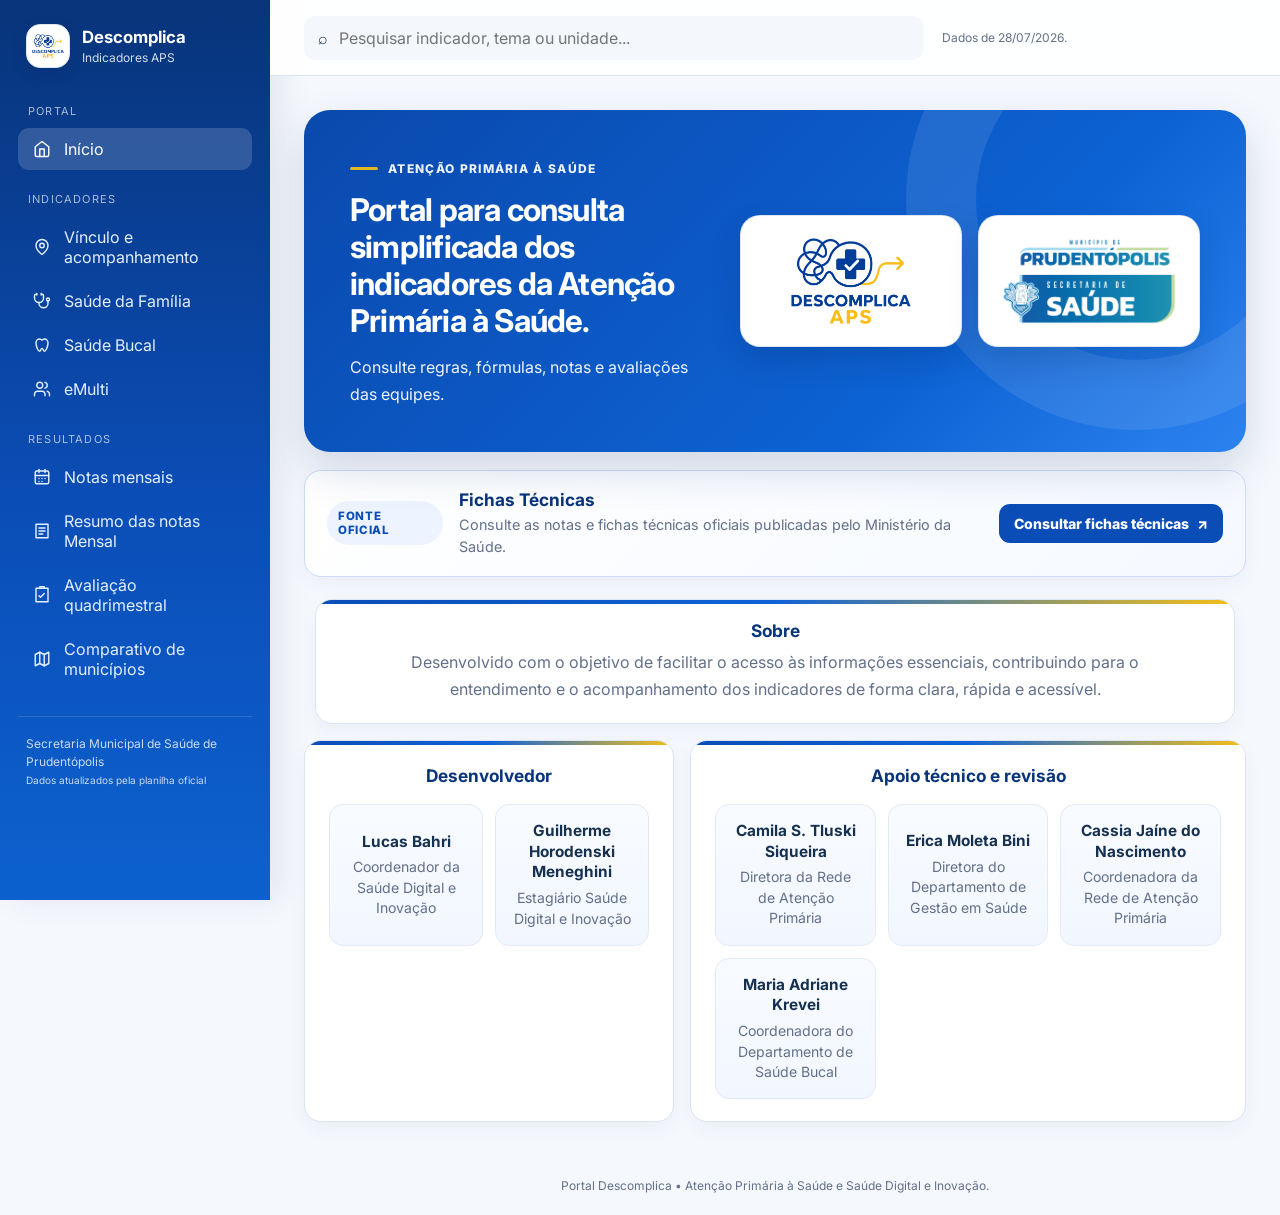
==== commit 0322f1fb: "Add files via upload" ====
--- a/index.html
+++ b/index.html
@@ -11,7 +11,7 @@
   <link href="https://fonts.googleapis.com/css2?family=Inter:wght@400;500;600;700;800&display=swap" rel="stylesheet">
   <link rel="stylesheet" href="assets/styles.css?v=20260722-sem-classificacao" />
 
-<!-- Google tag (gtag.js) -->
+  <!-- Google tag (gtag.js) -->
 <script async src="https://www.googletagmanager.com/gtag/js?id=G-XSY2FYSZ9L"></script>
 
 <script>
@@ -24,7 +24,8 @@
   gtag('js', new Date());
   gtag('config', 'G-XSY2FYSZ9L');
 </script>
-  
+
+
 </head>
 <body>
   <div class="app-shell">
@@ -59,7 +60,7 @@
 
   <div class="toast" id="toast" role="status"></div>
   <script src="config.js"></script>
-  <script src="data/portal-data.js"></script>
-  <script src="assets/app.js?v=20260722-sem-classificacao"></script>
+  <script src="data/portal-data.js?v=20260804-maria-adriane"></script>
+  <script src="assets/app.js?v=20260804-maria-adriane"></script>
 </body>
 </html>
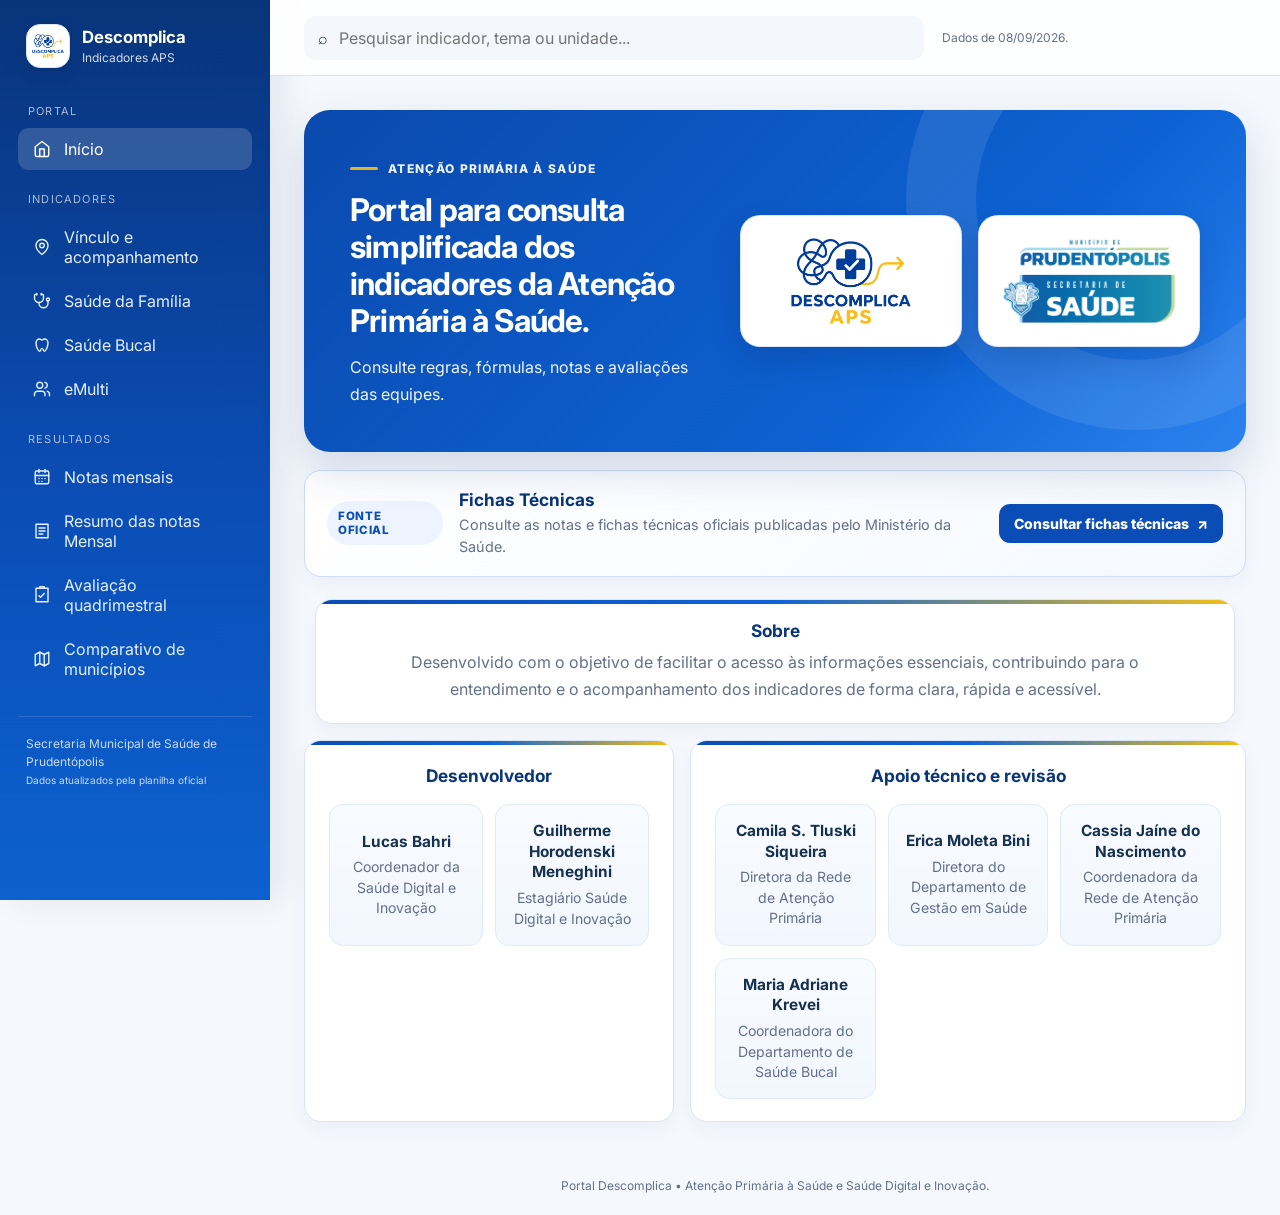
==== commit 534c54ac: "Add files via upload" ====
--- a/index.html
+++ b/index.html
@@ -60,7 +60,7 @@
 
   <div class="toast" id="toast" role="status"></div>
   <script src="config.js"></script>
-  <script src="data/portal-data.js?v=20260804-maria-adriane"></script>
-  <script src="assets/app.js?v=20260804-maria-adriane"></script>
+  <script src="data/portal-data.js?v=20260908-junho"></script>
+  <script src="assets/app.js?v=20260908-junho"></script>
 </body>
 </html>
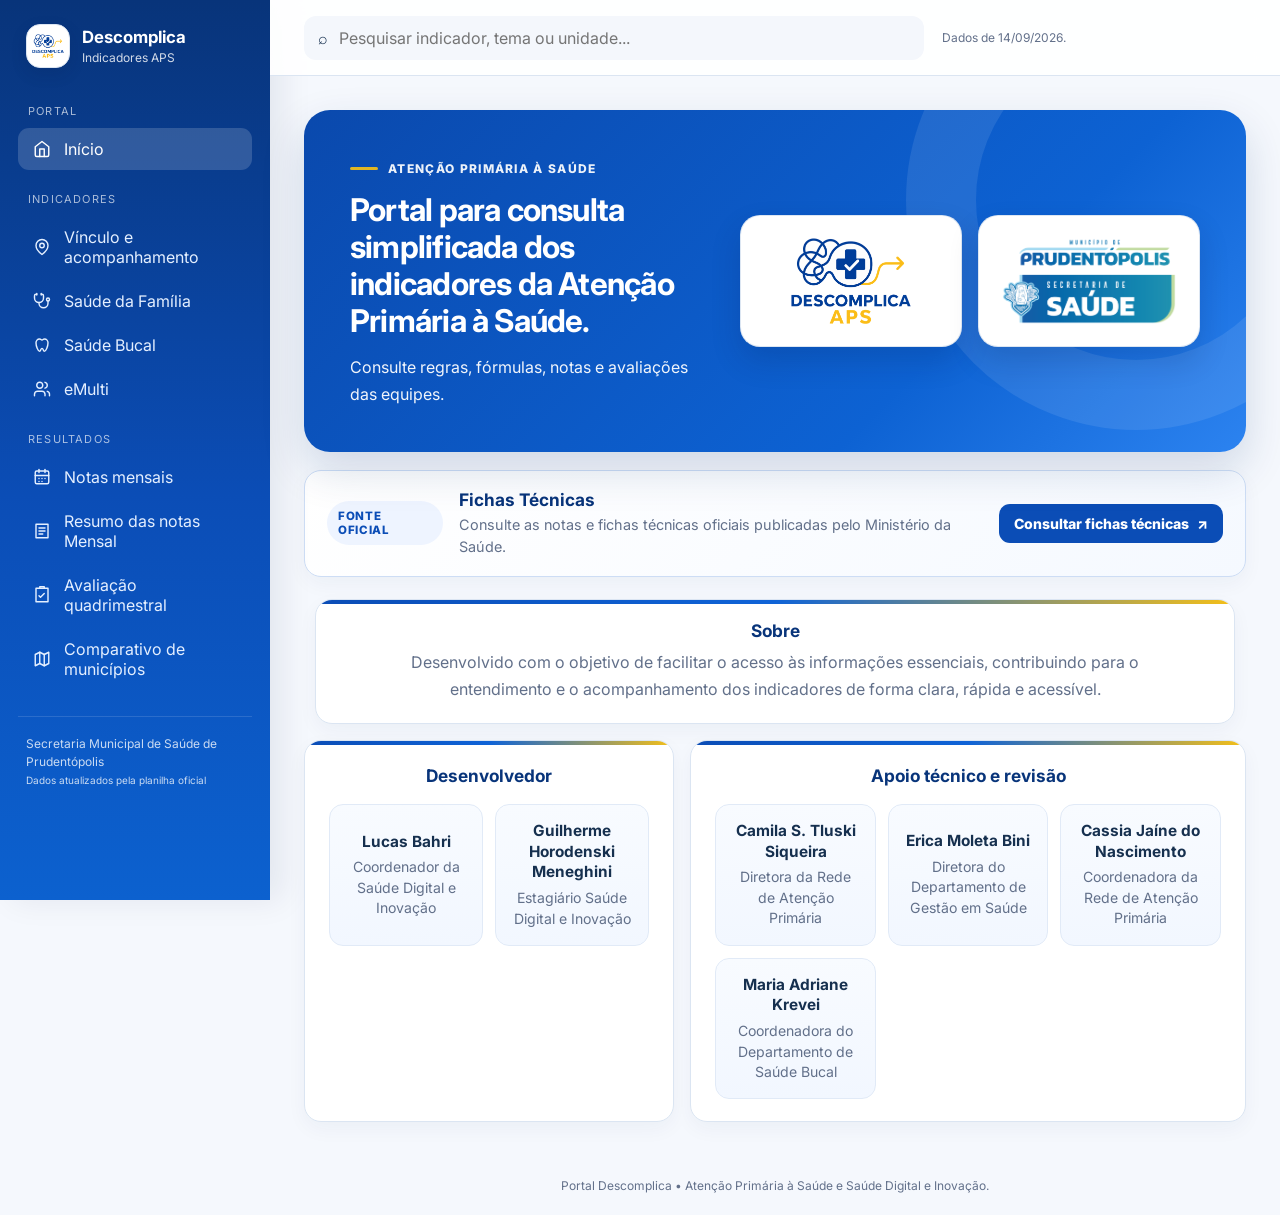
==== commit 546d6a3d: "Add files via upload" ====
--- a/index.html
+++ b/index.html
@@ -60,7 +60,7 @@
 
   <div class="toast" id="toast" role="status"></div>
   <script src="config.js"></script>
-  <script src="data/portal-data.js?v=20260908-junho"></script>
-  <script src="assets/app.js?v=20260908-junho"></script>
+  <script src="data/portal-data.js?v=20260914-julho"></script>
+  <script src="assets/app.js?v=20260914-julho"></script>
 </body>
 </html>
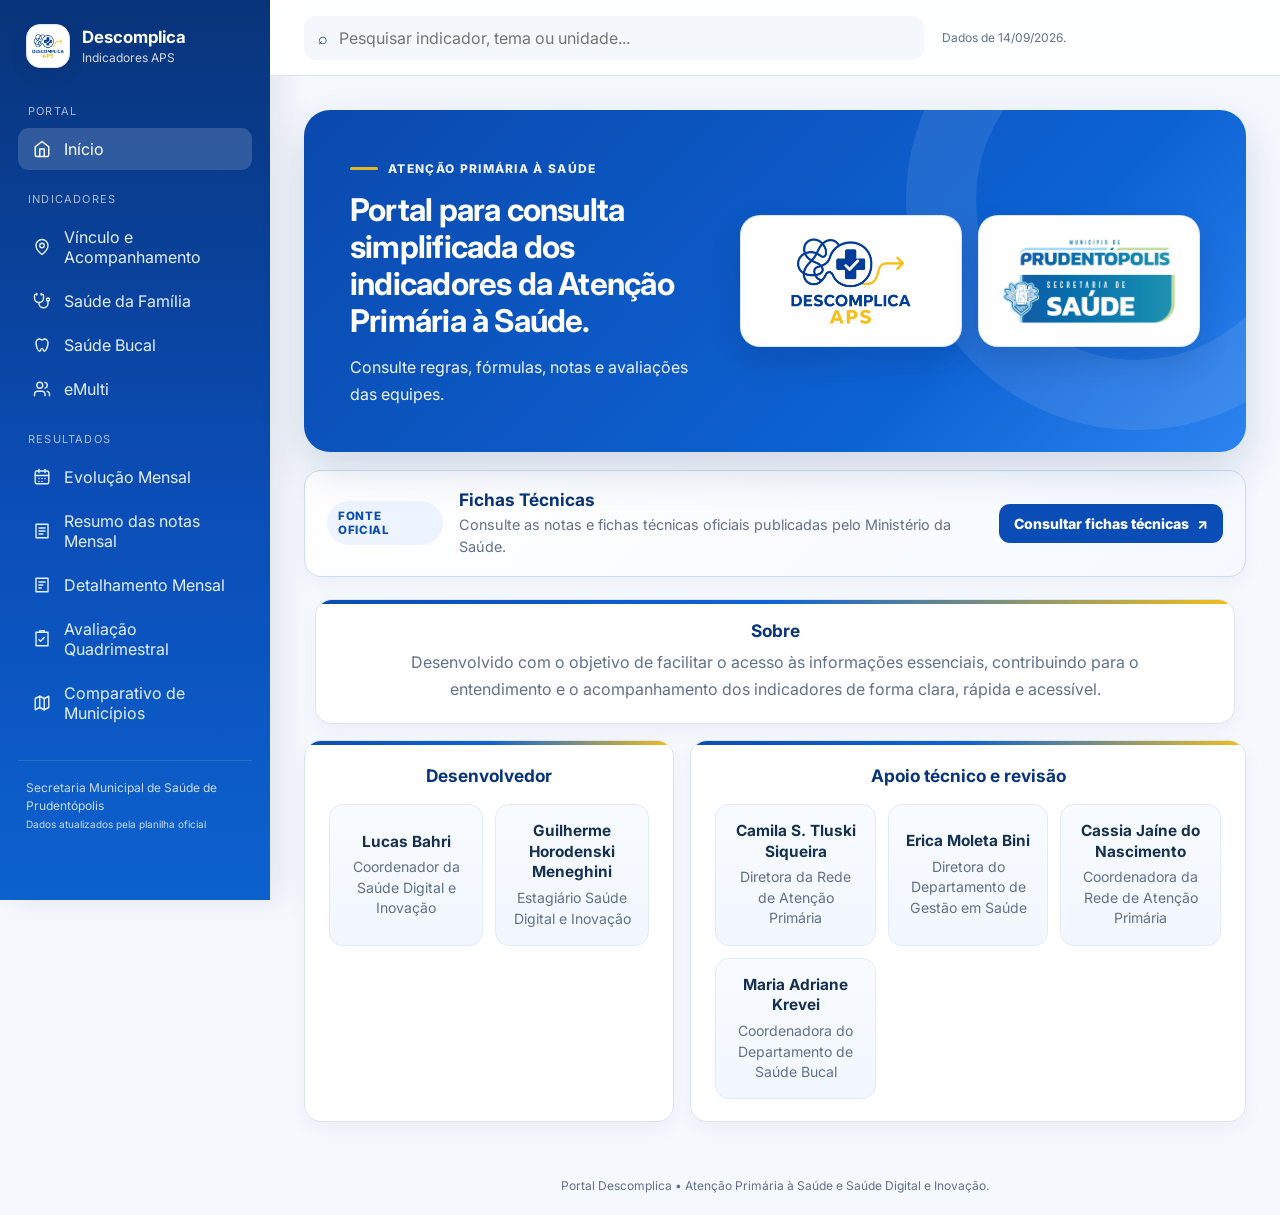
==== commit cde2e0c3: "Add files via upload" ====
--- a/index.html
+++ b/index.html
@@ -9,7 +9,7 @@
   <link rel="preconnect" href="https://fonts.googleapis.com">
   <link rel="preconnect" href="https://fonts.gstatic.com" crossorigin>
   <link href="https://fonts.googleapis.com/css2?family=Inter:wght@400;500;600;700;800&display=swap" rel="stylesheet">
-  <link rel="stylesheet" href="assets/styles.css?v=20260722-sem-classificacao" />
+  <link rel="stylesheet" href="assets/styles.css?v=20260918-ajustes2" />
 
   <!-- Google tag (gtag.js) -->
 <script async src="https://www.googletagmanager.com/gtag/js?id=G-XSY2FYSZ9L"></script>
@@ -61,6 +61,7 @@
   <div class="toast" id="toast" role="status"></div>
   <script src="config.js"></script>
   <script src="data/portal-data.js?v=20260914-julho"></script>
-  <script src="assets/app.js?v=20260914-julho"></script>
+  <script src="data/monthly-detail-data.js?v=20260918-ajustes2"></script>
+  <script src="assets/app.js?v=20260918-capitalizacao"></script>
 </body>
 </html>
--- a/assets/styles.css
+++ b/assets/styles.css
@@ -647,3 +647,71 @@
   .official-sheets-copy{align-items:flex-start;flex-direction:column;gap:10px}
   .official-sheets-link{width:100%}
 }
+
+
+/* Detalhamento do Indicador Mensal */
+.detail-monthly-selector{gap:12px}
+.detail-monthly-selector .summary-choice-line{margin:0}
+.detail-indicator-line{display:flex;flex-wrap:wrap;gap:8px}
+.detail-indicator-btn{
+  appearance:none;
+  border:1px solid var(--line);
+  background:#fff;
+  color:var(--primary-dark);
+  border-radius:999px;
+  padding:8px 11px;
+  font-size:.76rem;
+  line-height:1.2;
+  font-weight:800;
+  cursor:pointer;
+  transition:.15s ease
+}
+.detail-indicator-btn:hover{border-color:#a8c2ef;background:#f8fbff}
+.detail-indicator-btn.active{background:var(--primary);border-color:var(--primary);color:#fff}
+.detail-monthly-search{max-width:380px}
+.detail-monthly-table-card{overflow:hidden}
+.detail-monthly-table{font-size:.82rem}
+.detail-monthly-table th,.detail-monthly-table td{padding:9px 7px;text-align:center}
+.detail-monthly-table th{font-size:.70rem;letter-spacing:.035em}
+.detail-monthly-table th:first-child,.detail-monthly-table td:first-child{text-align:left}
+.detail-monthly-table .unit-name{min-width:220px}
+.detail-monthly-table .summary-pill{min-width:58px;padding:6px 8px;font-size:.82rem}
+.detail-monthly-table .summary-pill small{font-size:.68em;opacity:.68;margin-left:2px}
+.detail-attention{
+  min-width:150px;
+  white-space:normal!important;
+  text-align:left!important;
+  font-weight:800;
+  color:#405476;
+  line-height:1.25
+}
+.detail-attention:empty{background:transparent}
+@media(max-width:760px){
+  .detail-indicator-line{display:grid;grid-template-columns:1fr 1fr}
+  .detail-indicator-btn{text-align:center}
+  .detail-monthly-search{max-width:none}
+  .detail-monthly-table{min-width:1050px}
+}
+@media(max-width:480px){
+  .detail-indicator-line{grid-template-columns:1fr}
+}
+
+
+/* Números brutos do SIAPS no Detalhamento Mensal */
+.detail-raw{
+  margin-top:4px;
+  color:#7c8aa0;
+  font-size:.64rem;
+  line-height:1.18;
+  font-weight:650;
+  white-space:nowrap;
+}
+.detail-monthly-table td{
+  vertical-align:middle;
+}
+.detail-monthly-table td .summary-pill + .detail-raw{
+  opacity:.95;
+}
+@media(max-width:760px){
+  .detail-raw{font-size:.62rem}
+}
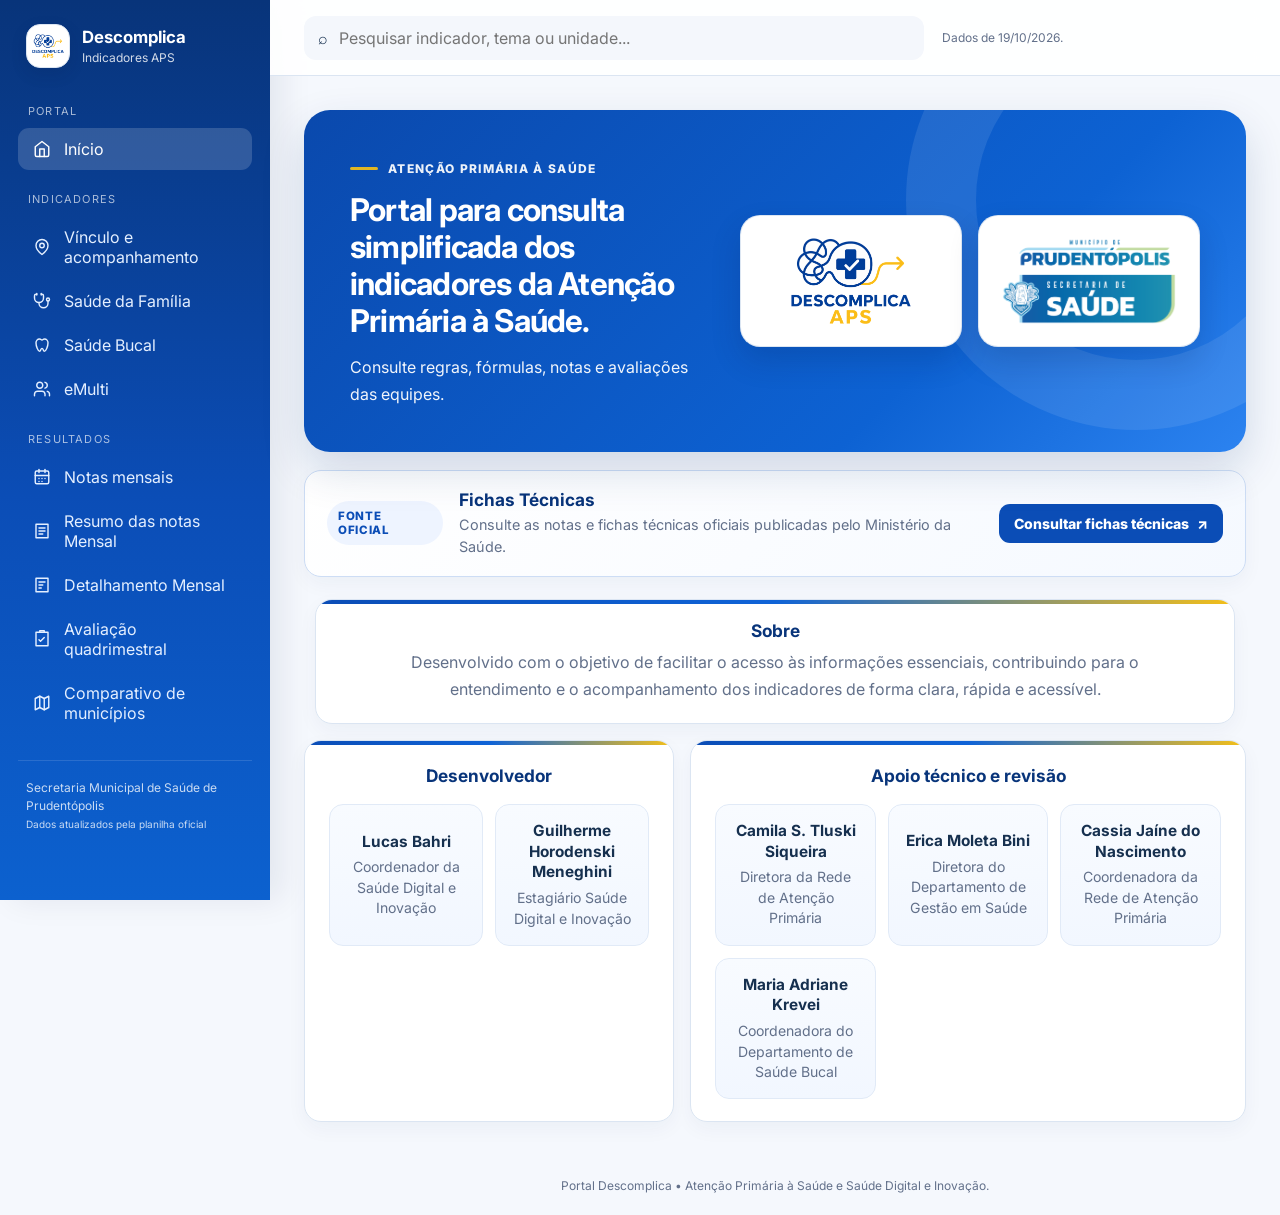
==== commit 3c4b868e: "Add files via upload" ====
--- a/index.html
+++ b/index.html
@@ -9,7 +9,7 @@
   <link rel="preconnect" href="https://fonts.googleapis.com">
   <link rel="preconnect" href="https://fonts.gstatic.com" crossorigin>
   <link href="https://fonts.googleapis.com/css2?family=Inter:wght@400;500;600;700;800&display=swap" rel="stylesheet">
-  <link rel="stylesheet" href="assets/styles.css?v=20260918-ajustes2" />
+  <link rel="stylesheet" href="assets/styles.css?v=20261019-agosto-q1-q2-avaliacao-localfix" />
 
   <!-- Google tag (gtag.js) -->
 <script async src="https://www.googletagmanager.com/gtag/js?id=G-XSY2FYSZ9L"></script>
@@ -60,8 +60,8 @@
 
   <div class="toast" id="toast" role="status"></div>
   <script src="config.js"></script>
-  <script src="data/portal-data.js?v=20260914-julho"></script>
-  <script src="data/monthly-detail-data.js?v=20260918-ajustes2"></script>
-  <script src="assets/app.js?v=20260918-capitalizacao"></script>
+  <script src="data/portal-data.js?v=20261019-sem-frases"></script>
+  <script src="data/monthly-detail-data.js?v=20261019-agosto"></script>
+  <script src="assets/app.js?v=20261019-sem-frases"></script>
 </body>
 </html>
--- a/assets/styles.css
+++ b/assets/styles.css
@@ -648,70 +648,37 @@
   .official-sheets-link{width:100%}
 }
 
-
-/* Detalhamento do Indicador Mensal */
-.detail-monthly-selector{gap:12px}
-.detail-monthly-selector .summary-choice-line{margin:0}
+/* Seletor de quadrimestre — Comparativo de municípios */
+.municipal-quarter-card{display:flex;align-items:center;justify-content:space-between;gap:18px;padding:14px 18px;margin-bottom:14px}
+.municipal-quarter-copy{display:grid;gap:2px}.municipal-quarter-copy span{font-size:.72rem;text-transform:uppercase;letter-spacing:.08em;font-weight:800;color:var(--primary)}.municipal-quarter-copy strong{font-size:.95rem;color:var(--primary-dark)}
+.municipal-quarter-tabs{display:flex;gap:8px;flex:0 0 auto}.municipal-quarter-tab{display:flex;align-items:center;justify-content:center;min-width:92px;padding:9px 16px;min-height:42px;text-align:center}.municipal-quarter-tab strong{font-size:.9rem}
+@media(max-width:640px){.municipal-quarter-card{align-items:stretch;flex-direction:column}.municipal-quarter-tabs{width:100%}.municipal-quarter-tab{flex:1 1 0;min-width:0}}
+
+
+/* Detalhamento Mensal */
+.detail-monthly-selector{display:grid;gap:14px;margin-bottom:14px}
+.detail-monthly-search{width:min(420px,100%);max-width:none}
 .detail-indicator-line{display:flex;flex-wrap:wrap;gap:8px}
-.detail-indicator-btn{
-  appearance:none;
-  border:1px solid var(--line);
-  background:#fff;
-  color:var(--primary-dark);
-  border-radius:999px;
-  padding:8px 11px;
-  font-size:.76rem;
-  line-height:1.2;
-  font-weight:800;
-  cursor:pointer;
-  transition:.15s ease
-}
-.detail-indicator-btn:hover{border-color:#a8c2ef;background:#f8fbff}
-.detail-indicator-btn.active{background:var(--primary);border-color:var(--primary);color:#fff}
-.detail-monthly-search{max-width:380px}
+.detail-indicator-btn{border:1px solid var(--line);background:#fff;color:var(--primary-dark);border-radius:999px;padding:9px 13px;font:inherit;font-size:.84rem;font-weight:750;cursor:pointer;transition:.18s ease}
+.detail-indicator-btn:hover{border-color:var(--primary-soft);transform:translateY(-1px)}
+.detail-indicator-btn.active{background:linear-gradient(135deg,var(--primary),var(--primary-2));border-color:transparent;color:#fff;box-shadow:0 5px 14px rgba(20,77,173,.16)}
 .detail-monthly-table-card{overflow:hidden}
-.detail-monthly-table{font-size:.82rem}
-.detail-monthly-table th,.detail-monthly-table td{padding:9px 7px;text-align:center}
-.detail-monthly-table th{font-size:.70rem;letter-spacing:.035em}
-.detail-monthly-table th:first-child,.detail-monthly-table td:first-child{text-align:left}
-.detail-monthly-table .unit-name{min-width:220px}
-.detail-monthly-table .summary-pill{min-width:58px;padding:6px 8px;font-size:.82rem}
-.detail-monthly-table .summary-pill small{font-size:.68em;opacity:.68;margin-left:2px}
-.detail-attention{
-  min-width:150px;
-  white-space:normal!important;
-  text-align:left!important;
-  font-weight:800;
-  color:#405476;
-  line-height:1.25
-}
-.detail-attention:empty{background:transparent}
+.detail-monthly-table{min-width:980px}
+.detail-monthly-table th,.detail-monthly-table td{vertical-align:middle;text-align:center}
+.detail-monthly-table th:first-child,.detail-monthly-table td:first-child{text-align:left;min-width:220px}
+.detail-monthly-table td:first-child{position:sticky;left:0;background:#fff;z-index:1}
+.detail-monthly-table thead th:first-child{position:sticky;left:0;background:#f2f6fc;z-index:3}
+.detail-monthly-table .summary-pill{min-width:64px}
+.detail-monthly-table .summary-pill small{display:block;font-size:.67rem;opacity:.78;margin-top:1px}
+.detail-raw{margin-top:5px;color:var(--muted);font-size:.72rem;line-height:1.3;white-space:normal}
+.detail-attention{font-weight:750;color:#9f341c;min-width:145px;white-space:normal}
 @media(max-width:760px){
   .detail-indicator-line{display:grid;grid-template-columns:1fr 1fr}
-  .detail-indicator-btn{text-align:center}
-  .detail-monthly-search{max-width:none}
-  .detail-monthly-table{min-width:1050px}
-}
-@media(max-width:480px){
+  .detail-indicator-btn{border-radius:12px;text-align:center;padding:10px 8px}
+  .detail-monthly-search{width:100%}
+  .detail-monthly-table{min-width:920px}
+  .detail-monthly-table th:first-child,.detail-monthly-table td:first-child{min-width:185px}
+}
+@media(max-width:520px){
   .detail-indicator-line{grid-template-columns:1fr}
 }
-
-
-/* Números brutos do SIAPS no Detalhamento Mensal */
-.detail-raw{
-  margin-top:4px;
-  color:#7c8aa0;
-  font-size:.64rem;
-  line-height:1.18;
-  font-weight:650;
-  white-space:nowrap;
-}
-.detail-monthly-table td{
-  vertical-align:middle;
-}
-.detail-monthly-table td .summary-pill + .detail-raw{
-  opacity:.95;
-}
-@media(max-width:760px){
-  .detail-raw{font-size:.62rem}
-}
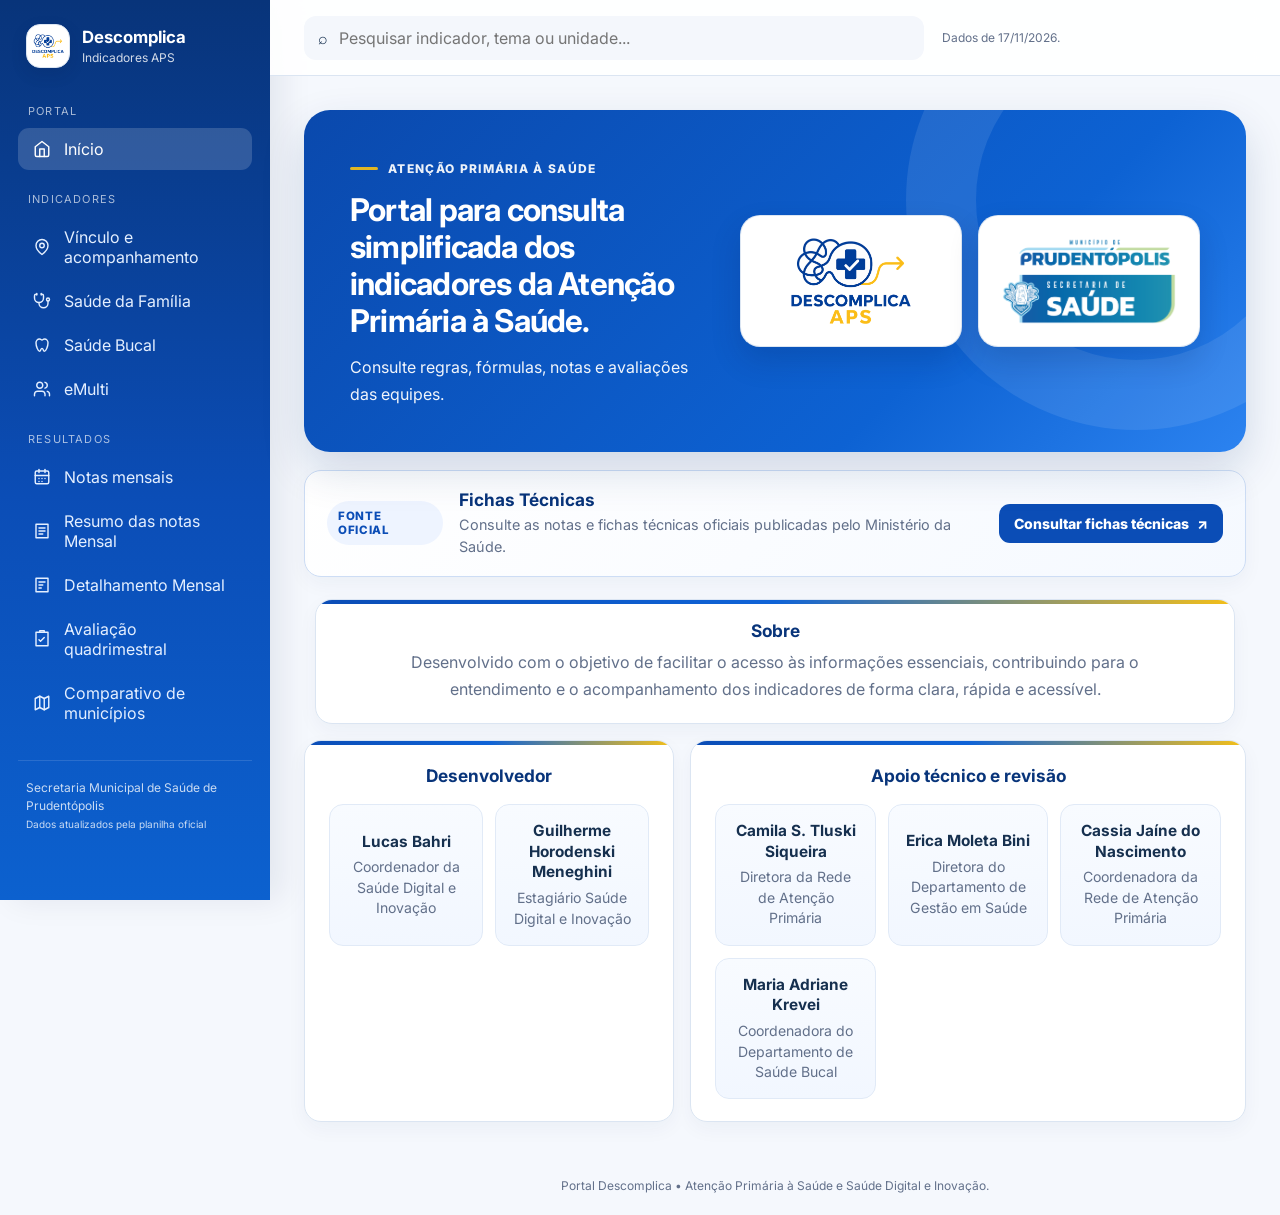
==== commit 9962bf18: "Add files via upload" ====
--- a/index.html
+++ b/index.html
@@ -9,7 +9,7 @@
   <link rel="preconnect" href="https://fonts.googleapis.com">
   <link rel="preconnect" href="https://fonts.gstatic.com" crossorigin>
   <link href="https://fonts.googleapis.com/css2?family=Inter:wght@400;500;600;700;800&display=swap" rel="stylesheet">
-  <link rel="stylesheet" href="assets/styles.css?v=20261019-agosto-q1-q2-avaliacao-localfix" />
+  <link rel="stylesheet" href="assets/styles.css?v=20261117-setembro" />
 
   <!-- Google tag (gtag.js) -->
 <script async src="https://www.googletagmanager.com/gtag/js?id=G-XSY2FYSZ9L"></script>
@@ -60,8 +60,8 @@
 
   <div class="toast" id="toast" role="status"></div>
   <script src="config.js"></script>
-  <script src="data/portal-data.js?v=20261019-sem-frases"></script>
-  <script src="data/monthly-detail-data.js?v=20261019-agosto"></script>
-  <script src="assets/app.js?v=20261019-sem-frases"></script>
+  <script src="data/portal-data.js?v=20261117-setembro"></script>
+  <script src="data/monthly-detail-data.js?v=20261117-setembro"></script>
+  <script src="assets/app.js?v=20261117-setembro"></script>
 </body>
 </html>
